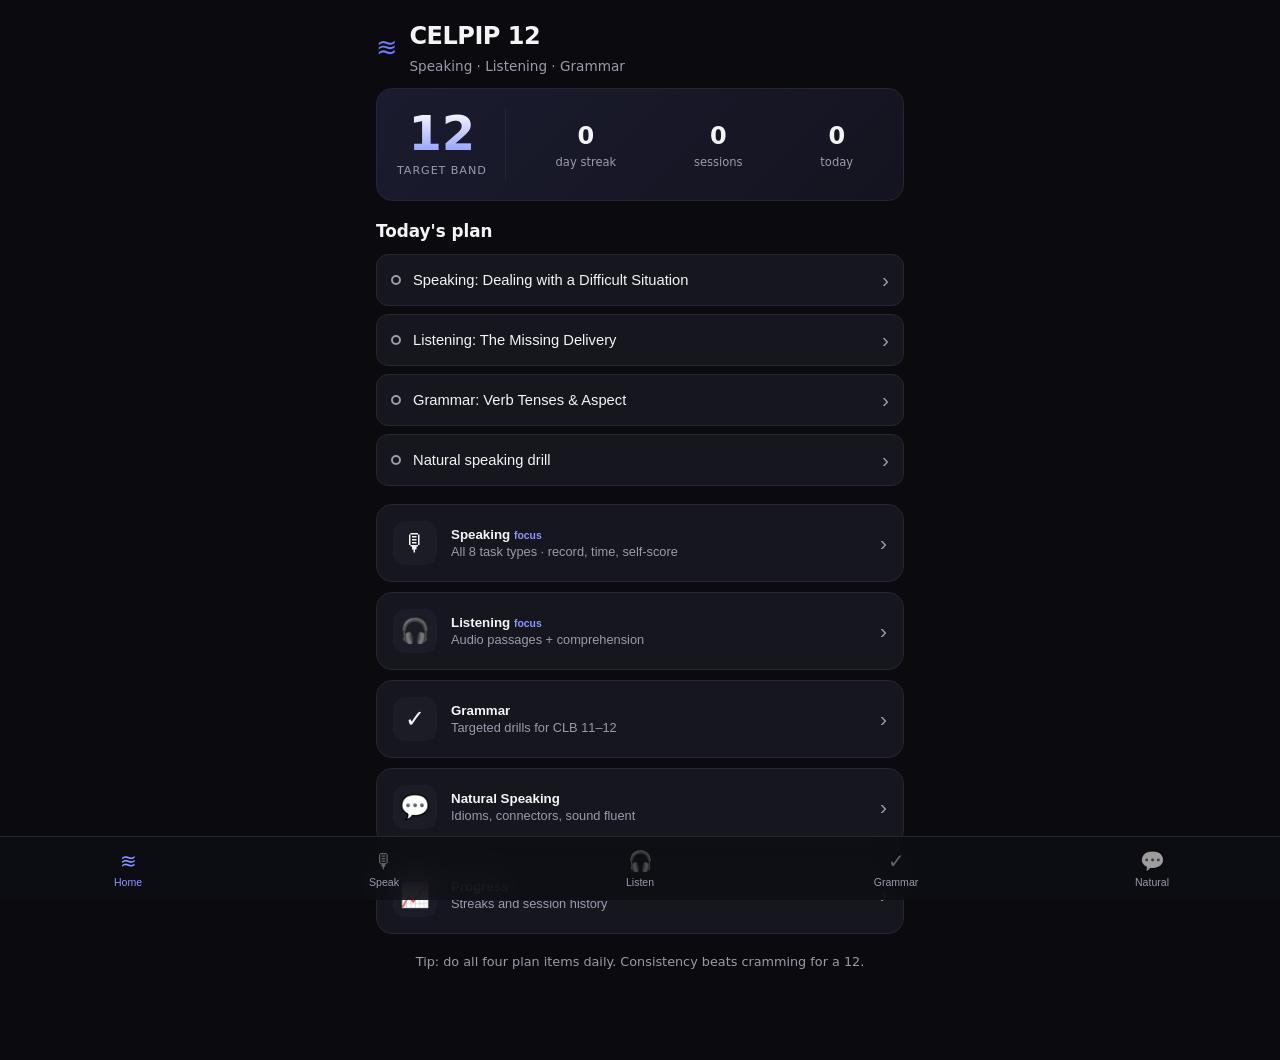
==== standalone.html @ dd0a6533 "Add single-file standalone build for zero-config CDN hosting" ====
<!DOCTYPE html>
<html lang="en">
<head>
  <meta charset="UTF-8" />
  <meta name="viewport" content="width=device-width, initial-scale=1, viewport-fit=cover, maximum-scale=1, user-scalable=no" />
  <title>CELPIP 12 — Speaking & Listening Prep</title>
  <meta name="description" content="Minimalist CELPIP prep app focused on Speaking, Listening, Grammar, and Natural Speaking. Target: 12." />
  <meta name="theme-color" content="#0b0b0f" />
  <meta name="apple-mobile-web-app-capable" content="yes" />
  <meta name="mobile-web-app-capable" content="yes" />
  <meta name="apple-mobile-web-app-status-bar-style" content="black-translucent" />
  <meta name="apple-mobile-web-app-title" content="CELPIP 12" />
  <link rel="apple-touch-icon" href="./icons/apple-touch-icon.png" />
  <link rel="icon" href="./icons/icon-192.png" />
  <style>
:root{
  --bg:#0b0b0f; --bg2:#121218; --card:#16161e; --card2:#1c1c26;
  --line:#262633; --txt:#f4f4f6; --mut:#9a9aab; --accent:#6c7bff;
  --accent2:#8b97ff; --good:#34d399; --bad:#f87171; --warn:#fbbf24;
  --r:16px; --tab-h:64px;
}
*{box-sizing:border-box;margin:0;padding:0;-webkit-tap-highlight-color:transparent}
html,body{height:100%}
body{
  background:var(--bg); color:var(--txt);
  font-family:-apple-system,BlinkMacSystemFont,"SF Pro Text","Segoe UI",Roboto,system-ui,sans-serif;
  font-size:16px; line-height:1.5; -webkit-font-smoothing:antialiased;
  overscroll-behavior-y:none;
}
#app{
  max-width:560px; margin:0 auto;
  padding:0 16px calc(var(--tab-h) + env(safe-area-inset-bottom,0) + 24px);
  padding-top:env(safe-area-inset-top,0);
}
.view{animation:fade .25s ease}
@keyframes fade{from{opacity:0;transform:translateY(6px)}to{opacity:1;transform:none}}

/* header */
.hd{display:flex;align-items:center;gap:12px;padding:18px 0 12px;position:sticky;top:0;background:linear-gradient(var(--bg) 70%,transparent);z-index:5}
.hd h1{font-size:1.5rem;font-weight:700;letter-spacing:-.02em}
.hd-txt p{color:var(--mut);font-size:.85rem;margin-top:2px}
.logo{font-size:1.6rem;color:var(--accent)}
.back{background:var(--card);border:1px solid var(--line);color:var(--txt);width:38px;height:38px;border-radius:50%;font-size:1.5rem;line-height:1;cursor:pointer;flex:none}

/* hero */
.hero{background:linear-gradient(135deg,#1a1b2e,#141420);border:1px solid var(--line);border-radius:var(--r);padding:20px;display:flex;align-items:center;gap:20px;margin-bottom:18px}
.hero.compact{padding:16px}
.hero-target{display:flex;flex-direction:column;align-items:center;padding-right:18px;border-right:1px solid var(--line)}
.t-num{font-size:3rem;font-weight:800;line-height:1;background:linear-gradient(180deg,#fff,var(--accent2));-webkit-background-clip:text;background-clip:text;-webkit-text-fill-color:transparent}
.t-lab{font-size:.7rem;color:var(--mut);text-transform:uppercase;letter-spacing:.08em;margin-top:6px}
.hero-stats{display:flex;gap:18px;flex:1;justify-content:space-around}
.hero-stats.wide{justify-content:space-between;width:100%}
.hero-stats div{display:flex;flex-direction:column;align-items:center}
.hero-stats b{font-size:1.5rem;font-weight:700}
.hero-stats span{font-size:.72rem;color:var(--mut)}

/* section titles */
section{margin-bottom:18px}
h2{font-size:1.05rem;font-weight:600;margin-bottom:10px}
h3{font-size:1rem;font-weight:600;margin-bottom:8px}
em{font-style:normal;color:var(--accent2);font-size:.78em;font-weight:600}

/* plan */
.plan-list{display:flex;flex-direction:column;gap:8px}
.plan-item{display:flex;align-items:center;gap:12px;background:var(--card);border:1px solid var(--line);border-radius:12px;padding:13px 14px;color:var(--txt);font-size:.92rem;cursor:pointer;text-align:left}
.pi-dot{width:10px;height:10px;border-radius:50%;border:2px solid var(--mut);flex:none}
.pi-dot.on{background:var(--good);border-color:var(--good)}
.pi-txt{flex:1}
.pi-go,.row-go,.mc-go{color:var(--mut);font-size:1.3rem}

/* module cards */
.modules{display:flex;flex-direction:column;gap:10px}
.mcard{display:flex;align-items:center;gap:14px;background:var(--card);border:1px solid var(--line);border-radius:var(--r);padding:16px;cursor:pointer;color:var(--txt);text-align:left;transition:transform .1s,border-color .2s}
.mcard:active{transform:scale(.98);border-color:var(--accent)}
.mc-ic{font-size:1.5rem;width:44px;height:44px;display:grid;place-items:center;background:var(--card2);border-radius:12px;flex:none}
.mc-body{flex:1;display:flex;flex-direction:column;gap:2px}
.mc-title{font-weight:600}
.mc-desc{font-size:.8rem;color:var(--mut)}

/* rows / lists */
.list{display:flex;flex-direction:column;gap:8px}
.row{display:flex;align-items:center;gap:14px;background:var(--card);border:1px solid var(--line);border-radius:12px;padding:14px;cursor:pointer;color:var(--txt);text-align:left;transition:border-color .2s}
.row:active{border-color:var(--accent)}
.row-n{width:32px;height:32px;border-radius:9px;background:var(--card2);display:grid;place-items:center;font-weight:700;color:var(--accent2);flex:none}
.row-ic{font-size:1.3rem;width:32px;text-align:center;flex:none}
.row-body{flex:1;display:flex;flex-direction:column}
.row-body small{color:var(--mut);font-size:.78rem}

/* cards */
.card{background:var(--card);border:1px solid var(--line);border-radius:var(--r);padding:16px;margin-bottom:14px}
.card.center{text-align:center}
.pill{display:inline-block;background:var(--accent);color:#fff;font-size:.7rem;font-weight:600;padding:3px 10px;border-radius:20px;text-transform:uppercase;letter-spacing:.05em;margin-bottom:10px}
.prompt{font-size:1.15rem;line-height:1.45;font-weight:500}
.note{color:var(--mut);font-size:.85rem;margin-bottom:10px}

/* buttons */
.primary{background:var(--accent);color:#fff;border:none;border-radius:12px;padding:14px 20px;font-size:1rem;font-weight:600;cursor:pointer;width:100%;transition:transform .1s,opacity .2s}
.primary:active{transform:scale(.98)}
.primary:disabled{opacity:.5}
.primary.big{font-size:1.1rem;padding:16px}
.ghost{background:transparent;border:1px solid var(--line);color:var(--txt);border-radius:12px;padding:12px 18px;font-size:.92rem;cursor:pointer;width:100%}
.ghost.sm{width:auto;padding:7px 14px;font-size:.82rem;margin-top:10px}
.rec{background:var(--card2);border:1px solid var(--line);color:var(--txt);border-radius:12px;padding:14px 20px;font-weight:600;cursor:pointer;flex:1}
.rec.live{background:var(--bad);border-color:var(--bad);color:#fff;animation:pulse 1.2s infinite}
@keyframes pulse{50%{opacity:.6}}

/* speaking timer */
.timer-wrap{background:var(--card);border:1px solid var(--line);border-radius:var(--r);padding:20px;text-align:center;margin-bottom:14px}
.timer{font-size:3.4rem;font-weight:800;line-height:1;font-variant-numeric:tabular-nums;display:inline-flex;flex-direction:column;align-items:center}
.timer small{font-size:.7rem;color:var(--mut);font-weight:500;text-transform:uppercase;letter-spacing:.1em;margin-top:4px}
.timer.warn{color:var(--warn)}
.timer.ready{color:var(--good)}
.rec-row{display:flex;gap:10px;margin:16px 0 8px}
.phase{font-size:.85rem;color:var(--mut);min-height:1.2em}
#player{width:100%;margin-top:12px;border-radius:10px}

/* framework / chips */
.frame{padding-left:18px;display:flex;flex-direction:column;gap:8px;font-size:.92rem}
.frame li{padding-left:4px}
.chips{display:flex;flex-wrap:wrap;gap:8px}
.chip{background:var(--card2);border:1px solid var(--line);color:var(--txt);border-radius:20px;padding:8px 12px;font-size:.82rem;cursor:pointer}
.chip:active{border-color:var(--accent)}
.chip.mini{padding:4px 8px}

/* rubric */
.rub-row{display:flex;align-items:center;gap:10px;padding:10px 0;border-bottom:1px solid var(--line)}
.rub-row:last-of-type{border-bottom:none}
.rub-lab{flex:1}
.rub-lab small{display:block;color:var(--mut);font-size:.72rem}
.rub-stars{display:flex;gap:2px}
.rub-stars button{background:none;border:none;color:var(--line);font-size:1.4rem;cursor:pointer;padding:0 1px}
.rub-stars button.on{color:var(--warn)}

/* questions */
.qh{margin:6px 0 12px}
.qtext{font-weight:600;margin-bottom:12px}
.opts{display:flex;flex-direction:column;gap:8px}
.opt{text-align:left;background:var(--card2);border:1px solid var(--line);color:var(--txt);border-radius:11px;padding:13px 14px;font-size:.92rem;cursor:pointer;transition:border-color .15s}
.opt:active{border-color:var(--accent)}
.opt.right{background:rgba(52,211,153,.15);border-color:var(--good);color:#d1fae5}
.opt.wrong{background:rgba(248,113,113,.13);border-color:var(--bad);color:#fecaca}
.why,.why2{margin-top:10px;font-size:.85rem;color:var(--accent2);background:var(--card2);border-radius:10px;padding:10px 12px;line-height:1.45}

/* transcript */
.transcript summary{cursor:pointer;font-weight:600;color:var(--accent2);list-style:none}
.transcript summary::-webkit-details-marker{display:none}
.tr{margin-top:12px;display:flex;flex-direction:column;gap:8px;font-size:.88rem;color:var(--mut)}
.tr b{color:var(--txt)}

/* natural */
.drill .stiff{font-size:1.05rem;color:var(--mut);font-style:italic;margin:6px 0 14px}
.natural{font-size:1.15rem;font-weight:600;margin-bottom:8px;color:var(--good)}
.nlist{display:flex;flex-direction:column;gap:10px}
.nitem{background:var(--card2);border-radius:11px;padding:11px 13px}
.ni-top{display:flex;align-items:center;justify-content:space-between;gap:8px}
.nitem small{display:block;color:var(--mut);font-size:.8rem;margin-top:3px}

/* progress */
.heat{display:flex;gap:5px;flex-wrap:wrap}
.cell{width:18px;height:18px;border-radius:5px;background:var(--card2)}
.cell.lvl1{background:#2a3170}.cell.lvl2{background:#4453c2}.cell.lvl3{background:#6c7bff}.cell.lvl4{background:#9aa6ff}
.hist-row{display:flex;align-items:center;gap:10px;padding:9px 0;border-bottom:1px solid var(--line);font-size:.9rem}
.hist-row:last-child{border-bottom:none}
.hist-row span{flex:1}
.hist-row small{color:var(--mut);font-size:.74rem}

.tip{color:var(--mut);font-size:.8rem;text-align:center;margin-top:8px;line-height:1.5}

/* tab bar */
.tabs{position:fixed;bottom:0;left:0;right:0;height:calc(var(--tab-h) + env(safe-area-inset-bottom,0));padding-bottom:env(safe-area-inset-bottom,0);background:rgba(14,14,20,.85);backdrop-filter:blur(18px);-webkit-backdrop-filter:blur(18px);border-top:1px solid var(--line);display:flex;z-index:20}
.tabs button{flex:1;background:none;border:none;color:var(--mut);display:flex;flex-direction:column;align-items:center;justify-content:center;gap:3px;cursor:pointer;font-size:0}
.tabs button span{font-size:1.25rem;filter:grayscale(1) opacity(.6)}
.tabs button small{font-size:.66rem}
.tabs button.on{color:var(--accent2)}
.tabs button.on span{filter:none}

/* toast */
#toast{position:fixed;left:50%;bottom:calc(var(--tab-h) + env(safe-area-inset-bottom,0) + 16px);transform:translateX(-50%) translateY(20px);background:var(--accent);color:#fff;padding:12px 20px;border-radius:30px;font-size:.9rem;font-weight:600;opacity:0;pointer-events:none;transition:.3s;z-index:50;box-shadow:0 8px 30px rgba(108,123,255,.4)}
#toast.show{opacity:1;transform:translateX(-50%) translateY(0)}

  </style>
</head>
<body>
  <main id="app"></main>
  <script>
/* ---- inlined data ---- */
// CELPIP Speaking — 8 official task types, tuned for a CLB 12 target.
// Each task has prep/response timing matching the real test, multiple prompts,
// a model-answer framework, high-band "power phrases", and a self-assessment rubric.

const SPEAKING_TASKS = [
  {
    id: 1,
    title: "Giving Advice",
    prep: 30,
    response: 90,
    blurb: "Advise a person about a situation. Be clear, structured, and supportive.",
    prompts: [
      "Your friend has been offered a job in another city but is unsure about moving. Give them advice.",
      "A coworker keeps missing deadlines and is stressed. Advise them on how to manage their workload.",
      "Your cousin wants to buy their first car but has a limited budget. Give them advice.",
      "A friend wants to learn English faster for an exam. Advise them on the best approach."
    ],
    framework: [
      "Acknowledge the situation (1 sentence): 'I can see why you'd feel torn about this.'",
      "Give 2–3 concrete recommendations, each with a reason.",
      "Add a 'what I would do' personal angle to sound natural.",
      "Close with encouragement: 'Whatever you decide, I'm sure it'll work out.'"
    ],
    power: [
      "If I were in your shoes, I'd…",
      "The way I see it, you've got two solid options.",
      "What's worked for me in the past is…",
      "It might be worth weighing up the pros and cons.",
      "At the end of the day, it's your call, but…"
    ]
  },
  {
    id: 2,
    title: "Talking about a Personal Experience",
    prep: 30,
    response: 60,
    blurb: "Tell a short story from your own life. Use vivid past-tense narration.",
    prompts: [
      "Describe a time you helped a stranger.",
      "Talk about a memorable trip you took.",
      "Describe a time you overcame a difficult challenge.",
      "Talk about an accomplishment you're proud of."
    ],
    framework: [
      "Set the scene: when, where, who (1 sentence).",
      "Build the story with sequencing words (first, then, suddenly).",
      "Add one emotional beat: how you felt in the moment.",
      "End with the outcome and what it meant to you."
    ],
    power: [
      "This happened a couple of years back, when…",
      "Out of nowhere, …",
      "To be honest, I was a little nervous at first.",
      "Looking back on it, …",
      "It's a memory that's really stuck with me."
    ]
  },
  {
    id: 3,
    title: "Describing a Scene",
    prep: 30,
    response: 60,
    blurb: "Describe a picture in detail. Cover people, place, actions, and atmosphere.",
    prompts: [
      "Describe a busy farmers' market on a sunny morning.",
      "Describe a family having a picnic in a park.",
      "Describe a crowded train station at rush hour.",
      "Describe a group of friends celebrating at a restaurant."
    ],
    framework: [
      "Overview first: 'This looks like a…'",
      "Foreground → background, or left → right, systematically.",
      "Use present continuous: 'A man is…', 'Some children are…'",
      "Add inferred details: weather, mood, what just/likely happened."
    ],
    power: [
      "In the foreground, …",
      "Off to the left/right, you can see…",
      "It looks as though…",
      "Judging by their expressions, they seem…",
      "In the background, there's…"
    ]
  },
  {
    id: 4,
    title: "Making Predictions",
    prep: 30,
    response: 60,
    blurb: "Predict what will happen next in a scene. Use future forms with reasons.",
    prompts: [
      "Predict what will happen next: dark clouds gather over an outdoor wedding.",
      "Predict what will happen next: a child reaches for a glass near the table edge.",
      "Predict what will happen next: two cyclists approach a sharp, wet corner.",
      "Predict what will happen next: a chef carries a tall stack of plates."
    ],
    framework: [
      "Describe the setup briefly (1 sentence).",
      "Make 2–3 predictions, each with a 'because' justification.",
      "Vary your future forms: will / going to / likely to / about to.",
      "End with the most probable outcome."
    ],
    power: [
      "It looks like they're about to…",
      "Chances are, …",
      "I'd say it's very likely that…",
      "If that happens, then…",
      "In all probability, …"
    ]
  },
  {
    id: 5,
    title: "Comparing and Persuading",
    prep: 60,
    response: 60,
    blurb: "Choose between two options for someone and persuade them of your choice.",
    prompts: [
      "Persuade a relative to choose either a beach holiday or a city holiday.",
      "Recommend either a laptop or a tablet for a student and persuade them.",
      "Persuade a friend to choose either a gym membership or home workouts.",
      "Recommend either a house in the suburbs or an apartment downtown."
    ],
    framework: [
      "State your recommendation clearly and confidently up front.",
      "Give 2 strong reasons tailored to the person's needs.",
      "Briefly acknowledge the other option, then dismiss it politely.",
      "Close with a confident call to action."
    ],
    power: [
      "Honestly, I'd go with… and here's why.",
      "Given what you're after, this is the better fit.",
      "Sure, the other one has its perks, but…",
      "Trust me on this one — you won't regret it.",
      "All things considered, this is the smarter choice."
    ]
  },
  {
    id: 6,
    title: "Dealing with a Difficult Situation",
    prep: 60,
    response: 60,
    blurb: "Navigate an awkward situation. Pick an approach and explain it tactfully.",
    prompts: [
      "Your friend lent you a jacket and you damaged it. Explain the situation to them.",
      "You double-booked plans with two friends on the same night. Resolve it.",
      "A neighbour's loud parties keep you awake. Address it with them.",
      "You received the wrong order at a restaurant. Speak to the server."
    ],
    framework: [
      "Choose ONE clear approach and commit to it.",
      "Open diplomatically — soften before the issue.",
      "State the problem and your proposed solution.",
      "End on a cooperative, face-saving note."
    ],
    power: [
      "I hope you don't mind me bringing this up, but…",
      "I feel terrible about this — let me make it right.",
      "Would it be possible to…?",
      "I completely understand, and here's what I can do.",
      "Let's find a way that works for both of us."
    ]
  },
  {
    id: 7,
    title: "Expressing Opinions",
    prep: 30,
    response: 90,
    blurb: "Give and defend your opinion on a statement. Take a firm, reasoned stance.",
    prompts: [
      "Some people think social media does more harm than good. Do you agree?",
      "Should public transit be free for everyone? Give your opinion.",
      "Is it better to work for a big company or a small one? Why?",
      "Should students be required to learn a second language? Why or why not?"
    ],
    framework: [
      "State your position unambiguously in the first sentence.",
      "Give 2 reasons, each developed with an example.",
      "Address a counterpoint, then rebut it.",
      "Restate your position with a memorable closing line."
    ],
    power: [
      "I firmly believe that…",
      "There are a couple of reasons I feel this way.",
      "Take, for example, …",
      "Now, some might argue…, but I'd counter that…",
      "So all in all, I'm convinced that…"
    ]
  },
  {
    id: 8,
    title: "Describing an Unusual Situation",
    prep: 30,
    response: 60,
    blurb: "Describe something strange in a picture to someone who can't see it.",
    prompts: [
      "Describe an unusual object you saw: a chair shaped like a giant hand.",
      "Describe a strange sight: a dog wearing a full business suit.",
      "Describe an odd scene: a car completely covered in grass.",
      "Describe something unusual: a tree growing inside a living room."
    ],
    framework: [
      "Name the unusual thing and your reaction (1 sentence).",
      "Describe it precisely — size, colour, shape, position.",
      "Compare it to something familiar to aid understanding.",
      "Speculate about why it might be there."
    ],
    power: [
      "You won't believe what I'm looking at.",
      "It's roughly the size of…",
      "It kind of reminds me of…",
      "The strangest part is…",
      "I can only assume that…"
    ]
  }
];

const SPEAKING_RUBRIC = [
  { key: "content", label: "Content & coverage", hint: "Did you fully address the task and develop your ideas?" },
  { key: "vocab", label: "Vocabulary range", hint: "Precise, varied, idiomatic word choice (CLB 11–12)." },
  { key: "grammar", label: "Grammar accuracy", hint: "Complex structures used accurately and flexibly." },
  { key: "fluency", label: "Fluency & flow", hint: "Smooth pace, minimal hesitation, natural rhythm." },
  { key: "pron", label: "Pronunciation", hint: "Clear sounds, word stress, and sentence intonation." }
];


// CELPIP Listening practice. Passages are played via on-device Text-to-Speech
// (works on iOS Safari). Each item: a transcript (spoken), then comprehension
// questions with explanations. Covers the official listening part types.

const LISTENING_SETS = [
  {
    id: "ls1",
    part: "Part 1 — Problem Solving",
    title: "The Missing Delivery",
    voices: 2,
    lines: [
      { s: "Woman", t: "Hi, I'm calling about a package that was supposed to arrive on Tuesday. It's now Friday and I still haven't received it." },
      { s: "Man", t: "I'm sorry to hear that. Could you give me your tracking number so I can look into it?" },
      { s: "Woman", t: "Sure, it's BX-four-four-nine-two-zero-one." },
      { s: "Man", t: "Thank you. It looks like the driver attempted delivery on Tuesday but no one was home, so it was returned to our depot." },
      { s: "Woman", t: "That's strange — I was home all day Tuesday and no one knocked." },
      { s: "Man", t: "I understand your frustration. The simplest fix would be to reschedule for tomorrow morning, or you could pick it up from the depot today after three o'clock." },
      { s: "Woman", t: "I'd rather not drive across town. Let's reschedule for tomorrow, but please ask the driver to ring the doorbell this time." }
    ],
    questions: [
      { q: "Why was the package not delivered on Tuesday?",
        options: ["It was damaged in transit", "The address was wrong", "The driver said no one was home", "It was lost at the depot"],
        answer: 2,
        why: "The man says the driver 'attempted delivery but no one was home' — even though the woman disputes it." },
      { q: "What solution does the woman finally choose?",
        options: ["Pick up from the depot today", "Reschedule for tomorrow morning", "Cancel the order", "Have it sent to a neighbour"],
        answer: 1,
        why: "She rejects driving to the depot and says 'Let's reschedule for tomorrow.'" },
      { q: "What special request does she make?",
        options: ["A refund", "A discount on shipping", "That the driver ring the doorbell", "A morning phone call"],
        answer: 2,
        why: "She asks the driver to 'ring the doorbell this time.'" }
    ]
  },
  {
    id: "ls2",
    part: "Part 2 — Daily Life Conversation",
    title: "Weekend Plans",
    voices: 2,
    lines: [
      { s: "Man", t: "Hey, do you have anything going on this weekend?" },
      { s: "Woman", t: "Not much. I was thinking of finally trying that new hiking trail by the lake. Want to come?" },
      { s: "Man", t: "I'd love to, but the forecast says rain on Saturday. Maybe Sunday would be safer?" },
      { s: "Woman", t: "Good point. Sunday works for me. We could start early and grab brunch afterwards." },
      { s: "Man", t: "Perfect. I'll bring my camera — the views from the ridge are supposed to be incredible." },
      { s: "Woman", t: "Great. Let's meet at the trailhead around eight so we beat the crowds." }
    ],
    questions: [
      { q: "Why do they change the day of their plan?",
        options: ["The trail is closed Saturday", "Rain is forecast for Saturday", "The woman is busy Saturday", "The man has to work"],
        answer: 1, why: "The man notes 'the forecast says rain on Saturday.'" },
      { q: "What will they do after the hike?",
        options: ["Go to the gym", "Have brunch", "Visit a museum", "Go shopping"],
        answer: 1, why: "She suggests they 'grab brunch afterwards.'" },
      { q: "Why do they plan to start at eight?",
        options: ["To beat the crowds", "To catch the sunrise", "The trail closes early", "To avoid the heat"],
        answer: 0, why: "She says 'so we beat the crowds.'" }
    ]
  },
  {
    id: "ls3",
    part: "Part 4 — News Item",
    title: "City Library Expansion",
    voices: 1,
    lines: [
      { s: "Reporter", t: "The city council announced today that the downtown public library will undergo a major expansion beginning this autumn. The two-year project will add a dedicated children's wing, forty new study rooms, and a rooftop reading garden. Officials say the renovation responds to a thirty percent rise in library visits over the past three years, driven largely by demand for free workspace and community programs. During construction, core services will continue from a temporary location in the former post office on Main Street. The council expects the expanded library to open to the public in the spring of the year after next." }
    ],
    questions: [
      { q: "What is the main reason for the expansion?",
        options: ["A government grant required it", "A sharp rise in library visits", "The old building was unsafe", "A donation from a local business"],
        answer: 1, why: "The rise of thirty percent in visits is cited as the driver." },
      { q: "Where will services run during construction?",
        options: ["A nearby school", "The city hall", "The former post office", "Online only"],
        answer: 2, why: "Core services move 'to a temporary location in the former post office on Main Street.'" },
      { q: "Which feature is NOT mentioned?",
        options: ["A rooftop reading garden", "A children's wing", "A café", "New study rooms"],
        answer: 2, why: "A café is never mentioned; the others all are." }
    ]
  },
  {
    id: "ls4",
    part: "Part 6 — Viewpoints",
    title: "Remote Work Debate",
    voices: 1,
    lines: [
      { s: "Speaker", t: "When it comes to remote work, opinions remain sharply divided. Supporters argue that working from home boosts productivity by eliminating commutes and reducing office distractions. They also point to better work-life balance and access to a wider talent pool. Critics, however, contend that remote work weakens collaboration and makes it harder for junior employees to learn from mentors. Some managers worry about accountability, though studies increasingly suggest output, not hours, is what matters. My own view is that a hybrid model captures the best of both worlds: the focus of home and the spontaneous creativity of the office. The key is flexibility, not a one-size-fits-all mandate." }
    ],
    questions: [
      { q: "What benefit of remote work do supporters mention?",
        options: ["Higher salaries", "Eliminating commutes", "More office parties", "Shorter projects"],
        answer: 1, why: "Supporters cite 'eliminating commutes and reducing office distractions.'" },
      { q: "What concern do critics raise?",
        options: ["It costs companies more", "It weakens collaboration and mentoring", "It is illegal in some places", "It requires expensive equipment"],
        answer: 1, why: "Critics say it 'weakens collaboration and makes it harder for junior employees to learn from mentors.'" },
      { q: "What is the speaker's own position?",
        options: ["Fully remote is best", "Fully in-office is best", "A hybrid model is best", "Remote work should be banned"],
        answer: 2, why: "The speaker favours 'a hybrid model' and 'flexibility, not a one-size-fits-all mandate.'" }
    ]
  },
  {
    id: "ls5",
    part: "Part 3 — Information",
    title: "How Sleep Cycles Work",
    voices: 1,
    lines: [
      { s: "Speaker", t: "Each night, your brain moves through several sleep cycles, and each cycle lasts roughly ninety minutes. A cycle has two broad phases. First comes non-REM sleep, which includes the deep, slow-wave stage where your body repairs tissue and strengthens the immune system. Then comes REM sleep — rapid eye movement — when most vivid dreaming happens and the brain consolidates memories. Interestingly, REM periods grow longer toward morning, which is why you often wake from a dream. Experts recommend waking at the end of a cycle rather than the middle, because being roused from deep sleep is what leaves you groggy. This is why a shorter sleep that ends on a cycle boundary can sometimes feel more refreshing than a longer one cut off mid-cycle." }
    ],
    questions: [
      { q: "About how long is one sleep cycle?",
        options: ["30 minutes", "Ninety minutes", "Three hours", "Fifteen minutes"],
        answer: 1, why: "The speaker states each cycle 'lasts roughly ninety minutes.'" },
      { q: "What happens mainly during REM sleep?",
        options: ["Tissue repair", "Vivid dreaming and memory consolidation", "Slow-wave deep rest", "The immune system shuts down"],
        answer: 1, why: "REM is when 'most vivid dreaming happens and the brain consolidates memories.'" },
      { q: "Why might a shorter sleep feel more refreshing?",
        options: ["It avoids dreaming", "It ends on a cycle boundary instead of mid-cycle", "It includes more REM", "It skips deep sleep entirely"],
        answer: 1, why: "Waking at a cycle boundary avoids the grogginess of being roused from deep sleep." }
    ]
  }
];


// Grammar drills — advanced points that matter for a CLB 11–12 score.
// Each question gives instant feedback and an explanation that teaches the rule.

const GRAMMAR_SETS = [
  {
    id: "g1",
    title: "Verb Tenses & Aspect",
    questions: [
      { q: "By the time the meeting ended, we ___ for over three hours.",
        options: ["talked", "have talked", "had been talking", "are talking"],
        answer: 2,
        why: "Past perfect continuous (had been talking) shows an action ongoing up to a point in the past." },
      { q: "I ___ here since 2019, and I still love it.",
        options: ["work", "have been working", "had worked", "am working"],
        answer: 1,
        why: "Present perfect continuous links a past start ('since 2019') to the present." },
      { q: "This time next week, I ___ on a beach in Portugal.",
        options: ["will lie", "will be lying", "lie", "have lain"],
        answer: 1,
        why: "Future continuous (will be lying) describes an action in progress at a future moment." },
      { q: "She said she ___ the report by Friday.",
        options: ["will finish", "would finish", "finishes", "had finish"],
        answer: 1,
        why: "In reported speech, 'will' shifts back to 'would'." }
    ]
  },
  {
    id: "g2",
    title: "Conditionals",
    questions: [
      { q: "If I ___ about the traffic, I would have left earlier.",
        options: ["knew", "had known", "would know", "know"],
        answer: 1,
        why: "Third conditional: 'if + past perfect, would have + participle' for unreal past." },
      { q: "If you heat water to 100°C, it ___.",
        options: ["would boil", "boiled", "boils", "will have boiled"],
        answer: 2,
        why: "Zero conditional for general truths uses present + present." },
      { q: "Were I in charge, I ___ the policy immediately.",
        options: ["will change", "would change", "changed", "have changed"],
        answer: 1,
        why: "Inverted second conditional ('Were I…') pairs with 'would + base'." },
      { q: "If the package ___ today, please sign for it.",
        options: ["arrived", "arrives", "would arrive", "had arrived"],
        answer: 1,
        why: "First conditional with a request: 'if + present, imperative'." }
    ]
  },
  {
    id: "g3",
    title: "Articles & Determiners",
    questions: [
      { q: "She is ___ honest person and ___ best manager we've had.",
        options: ["a / the", "an / the", "an / a", "the / the"],
        answer: 1,
        why: "'Honest' starts with a vowel sound → 'an'; superlatives take 'the'." },
      { q: "I don't have ___ information about that.",
        options: ["many", "much", "a few", "several"],
        answer: 1,
        why: "'Information' is uncountable, so use 'much' (not 'many')." },
      { q: "___ of the two options is clearly better.",
        options: ["Either", "Both", "All", "None"],
        answer: 0,
        why: "'Either' selects one of two; it takes a singular verb." },
      { q: "There were ___ people at the event than expected.",
        options: ["less", "fewer", "lesser", "little"],
        answer: 1,
        why: "'Fewer' is used with countable nouns (people); 'less' with uncountable." }
    ]
  },
  {
    id: "g4",
    title: "Prepositions & Collocations",
    questions: [
      { q: "The decision was made ___ accordance ___ the new rules.",
        options: ["on / to", "in / with", "by / of", "at / for"],
        answer: 1,
        why: "Fixed phrase: 'in accordance with'." },
      { q: "She's responsible ___ training new staff.",
        options: ["of", "to", "for", "on"],
        answer: 2,
        why: "'Responsible for' (a task); 'responsible to' would mean answerable to a person." },
      { q: "We need to comply ___ the safety regulations.",
        options: ["to", "with", "for", "on"],
        answer: 1,
        why: "'Comply with' is the correct collocation." },
      { q: "I'm not very keen ___ spicy food.",
        options: ["on", "of", "with", "for"],
        answer: 0,
        why: "'Keen on' something is the standard collocation." }
    ]
  },
  {
    id: "g5",
    title: "Parallelism & Sentence Structure",
    questions: [
      { q: "Which sentence is grammatically parallel?",
        options: [
          "She likes hiking, to swim, and biking.",
          "She likes hiking, swimming, and biking.",
          "She likes to hike, swimming, and bikes.",
          "She likes hike, swim, and to bike."],
        answer: 1,
        why: "All three items should share the same form: '-ing, -ing, -ing'." },
      { q: "Choose the correctly punctuated sentence.",
        options: [
          "I finished the report, I sent it to my boss.",
          "I finished the report I sent it to my boss.",
          "I finished the report, and I sent it to my boss.",
          "I finished the report and, I sent it to my boss."],
        answer: 2,
        why: "Two independent clauses need a comma + coordinating conjunction (comma splice avoided)." },
      { q: "Which uses the modifier correctly?",
        options: [
          "Walking to work, the rain soaked my coat.",
          "Walking to work, I got soaked by the rain.",
          "The rain, walking to work, soaked me.",
          "Soaked the rain me walking to work."],
        answer: 1,
        why: "The subject after the introductory phrase must be the one doing the walking — 'I'. Avoids a dangling modifier." },
      { q: "Pick the most concise, formal version.",
        options: [
          "Due to the fact that it was late, we left.",
          "Because it was late, we left.",
          "On account of the lateness of the hour, we departed.",
          "It being late, so we left."],
        answer: 1,
        why: "'Because' is concise and correct; 'due to the fact that' is wordy padding to avoid." }
    ]
  }
];


// Natural Speaking — the phrasing, rhythm, and idiom that separate a CLB 9
// from a CLB 12. Cards to study + a "say it naturally" rephrasing drill.

const NATURAL_CARDS = [
  {
    id: "n1",
    title: "Connectors that sound effortless",
    note: "Use these to glue ideas together instead of stacking 'and… and… and'.",
    items: [
      { phrase: "That said, …", use: "Soften or pivot after a point. ‘It's pricey. That said, it lasts for years.’" },
      { phrase: "On top of that, …", use: "Add a stronger reason. ‘It's fast — and on top of that, it's cheap.’" },
      { phrase: "The thing is, …", use: "Introduce the real issue. ‘The thing is, I'd already made plans.’" },
      { phrase: "As far as I'm concerned, …", use: "Mark a strong opinion." },
      { phrase: "To be fair, …", use: "Concede a point before disagreeing." }
    ]
  },
  {
    id: "n2",
    title: "Everyday idioms (use sparingly, naturally)",
    note: "One or two well-placed idioms lift your band. Don't force them.",
    items: [
      { phrase: "a piece of cake", use: "very easy. ‘The interview was a piece of cake.’" },
      { phrase: "on the same page", use: "in agreement. ‘Let's make sure we're on the same page.’" },
      { phrase: "call it a day", use: "stop for now. ‘We're tired — let's call it a day.’" },
      { phrase: "a blessing in disguise", use: "a hidden positive. ‘Missing that flight was a blessing in disguise.’" },
      { phrase: "go the extra mile", use: "make extra effort. ‘She always goes the extra mile for clients.’" }
    ]
  },
  {
    id: "n3",
    title: "Smart fillers (buy time without 'um')",
    note: "Replace dead 'uhh' with phrases that sound thoughtful and fluent.",
    items: [
      { phrase: "Let me think for a second…", use: "Buys time gracefully." },
      { phrase: "That's a good question.", use: "Natural stall while you plan." },
      { phrase: "How do I put this…", use: "Signals you're choosing words carefully." },
      { phrase: "Off the top of my head, …", use: "Introduce a quick estimate or example." },
      { phrase: "Well, it depends, really.", use: "Open a nuanced answer." }
    ]
  },
  {
    id: "n4",
    title: "Sound less robotic: contractions & softeners",
    note: "High scorers contract and hedge naturally. Full forms sound stiff.",
    items: [
      { phrase: "I'd / I've / I'll / it's / they're", use: "Always contract in speaking." },
      { phrase: "kind of / sort of", use: "Soften: ‘It's kind of expensive.’" },
      { phrase: "a bit / a little", use: "Hedge: ‘I'm a bit unsure.’" },
      { phrase: "probably / I guess / I'd say", use: "Adds natural uncertainty." },
      { phrase: "you know what I mean?", use: "Light conversational checking — use once, not constantly." }
    ]
  },
  {
    id: "n5",
    title: "Pronunciation & intonation tips",
    note: "Tap a tip's example with the 🔊 button to hear it spoken.",
    items: [
      { phrase: "Stress content words, not function words.", use: "I REALLY WANT to GO to the BEACH.", speak: "I really want to go to the beach." },
      { phrase: "Rise then fall for statements.", use: "Pitch up on the key word, glide down at the end.", speak: "The view from the top was absolutely stunning." },
      { phrase: "Use linking between words.", use: "‘turn off’ → ‘tur-noff’; ‘an apple’ → ‘a-napple’.", speak: "Could you turn off the lights and grab an apple?" },
      { phrase: "Pause at commas — don't rush.", use: "Chunking makes you sound in control.", speak: "First, I'd weigh the options, and then, I'd decide." }
    ]
  }
];

// "Say it naturally" — rewrite a stiff sentence into fluent, high-band English.
const NATURAL_DRILLS = [
  { stiff: "It is my opinion that this is a very good idea.",
    natural: "Honestly, I think that's a great idea.",
    tip: "Drop 'It is my opinion that' — use 'I think' / 'Honestly'." },
  { stiff: "I am in agreement with your statement.",
    natural: "Yeah, I'm with you on that.",
    tip: "Contract and use everyday phrasing in speaking." },
  { stiff: "The reason is because I was very tired.",
    natural: "It's just that I was exhausted.",
    tip: "'The reason is because' is redundant; avoid it." },
  { stiff: "I will go to do the shopping later.",
    natural: "I'll pop out to do some shopping later.",
    tip: "Use 'I'll' and a phrasal verb to sound natural." },
  { stiff: "This situation is very difficult for me.",
    natural: "This is a bit of a tricky spot for me.",
    tip: "Idiomatic 'tricky spot' + softener 'a bit of'." },
  { stiff: "I do not know the answer at this moment.",
    natural: "I'm not sure off the top of my head.",
    tip: "Natural fillers beat stiff full forms." }
];


/* ---- inlined app ---- */

/* ---------- tiny helpers ---------- */
const $ = (sel, root = document) => root.querySelector(sel);
const el = (html) => { const t = document.createElement("template"); t.innerHTML = html.trim(); return t.content.firstElementChild; };
const app = $("#app");
const esc = (s) => String(s).replace(/[&<>"']/g, c => ({ "&":"&amp;","<":"&lt;",">":"&gt;",'"':"&quot;","'":"&#39;" }[c]));
const todayKey = () => new Date().toISOString().slice(0, 10);

/* ---------- persistent store ---------- */
const STORE_KEY = "celpip12.v1";
const store = {
  data: JSON.parse(localStorage.getItem(STORE_KEY) || "{}"),
  save() { localStorage.setItem(STORE_KEY, JSON.stringify(this.data)); },
  get(k, d) { return this.data[k] ?? d; },
  set(k, v) { this.data[k] = v; this.save(); },
};
function logActivity(kind) {
  const log = store.get("activity", {});
  const day = todayKey();
  log[day] = (log[day] || 0) + 1;
  store.set("activity", log);
  bumpStreak();
}
function bumpStreak() {
  const last = store.get("lastDay", null);
  const day = todayKey();
  if (last === day) return;
  let streak = store.get("streak", 0);
  const yesterday = new Date(Date.now() - 864e5).toISOString().slice(0, 10);
  streak = last === yesterday ? streak + 1 : 1;
  store.set("streak", streak);
  store.set("lastDay", day);
}
function addPoints(kind, n) {
  const stats = store.get("stats", {});
  stats[kind] = (stats[kind] || 0) + n;
  store.set("stats", stats);
}

/* ---------- speech (TTS) ---------- */
const TTS = {
  voices: [],
  init() {
    if (!("speechSynthesis" in window)) return;
    const load = () => { this.voices = speechSynthesis.getVoices(); };
    load();
    speechSynthesis.onvoiceschanged = load;
  },
  pick(name) {
    const en = this.voices.filter(v => /en[-_]/i.test(v.lang));
    if (name === "Woman") return en.find(v => /female|samantha|victoria|karen|moira|tessa|zira/i.test(v.name)) || en[0];
    if (name === "Man") return en.find(v => /male|daniel|alex|fred|aaron|arthur/i.test(v.name)) || en[1] || en[0];
    return en[0];
  },
  speak(text, who, { rate = 0.98 } = {}) {
    return new Promise((resolve) => {
      if (!("speechSynthesis" in window)) { resolve(); return; }
      const u = new SpeechSynthesisUtterance(text);
      const v = this.pick(who);
      if (v) u.voice = v;
      u.lang = (v && v.lang) || "en-US";
      u.rate = rate; u.pitch = who === "Man" ? 0.95 : 1.05;
      u.onend = resolve; u.onerror = resolve;
      speechSynthesis.speak(u);
    });
  },
  stop() { if ("speechSynthesis" in window) speechSynthesis.cancel(); },
};

/* ---------- router ---------- */
const routes = {
  "": renderHome,
  "speaking": renderSpeakingList,
  "speaking-task": renderSpeakingTask,
  "listening": renderListeningList,
  "listening-set": renderListeningSet,
  "grammar": renderGrammarList,
  "grammar-set": renderGrammarSet,
  "natural": renderNatural,
  "progress": renderProgress,
};
function go(hash) { location.hash = hash; }
function router() {
  TTS.stop();
  const raw = location.hash.replace(/^#\/?/, "");
  const [name, arg] = raw.split("/");
  const fn = routes[name || ""] || renderHome;
  app.innerHTML = "";
  app.scrollTop = 0;
  window.scrollTo(0, 0);
  fn(arg);
  highlightTab(name || "");
}
window.addEventListener("hashchange", router);

/* ---------- shared UI ---------- */
function header(title, sub, back) {
  return `
  <header class="hd">
    ${back ? `<button class="back" onclick="history.back()" aria-label="Back">‹</button>` : `<span class="logo">≋</span>`}
    <div class="hd-txt"><h1>${esc(title)}</h1>${sub ? `<p>${esc(sub)}</p>` : ""}</div>
  </header>`;
}
function moduleCard(icon, title, desc, hash, tag) {
  return `<button class="mcard" onclick="location.hash='${hash}'">
    <span class="mc-ic">${icon}</span>
    <span class="mc-body"><span class="mc-title">${esc(title)} ${tag ? `<em>${esc(tag)}</em>` : ""}</span>
    <span class="mc-desc">${esc(desc)}</span></span>
    <span class="mc-go">›</span>
  </button>`;
}

/* ---------- HOME ---------- */
function renderHome() {
  const streak = store.get("streak", 0);
  const stats = store.get("stats", {});
  const done = (stats.speaking || 0) + (stats.listening || 0) + (stats.grammar || 0) + (stats.natural || 0);
  const log = store.get("activity", {});
  const todayCount = log[todayKey()] || 0;
  const plan = dailyPlan();

  const v = el(`<div class="view">
    ${header("CELPIP 12", "Speaking · Listening · Grammar")}
    <section class="hero">
      <div class="hero-target"><span class="t-num">12</span><span class="t-lab">target band</span></div>
      <div class="hero-stats">
        <div><b>${streak}</b><span>day streak</span></div>
        <div><b>${done}</b><span>sessions</span></div>
        <div><b>${todayCount}</b><span>today</span></div>
      </div>
    </section>

    <section class="plan">
      <h2>Today's plan</h2>
      <div class="plan-list">
        ${plan.map(p => `<button class="plan-item" onclick="location.hash='${p.hash}'">
          <span class="pi-dot ${todayCount > p.order ? "on" : ""}"></span>
          <span class="pi-txt">${esc(p.label)}</span><span class="pi-go">›</span></button>`).join("")}
      </div>
    </section>

    <section class="modules">
      ${moduleCard("🎙", "Speaking", "All 8 task types · record, time, self-score", "#/speaking", "focus")}
      ${moduleCard("🎧", "Listening", "Audio passages + comprehension", "#/listening", "focus")}
      ${moduleCard("✓", "Grammar", "Targeted drills for CLB 11–12", "#/grammar")}
      ${moduleCard("💬", "Natural Speaking", "Idioms, connectors, sound fluent", "#/natural")}
      ${moduleCard("📈", "Progress", "Streaks and session history", "#/progress")}
    </section>
    <p class="tip">Tip: do all four plan items daily. Consistency beats cramming for a 12.</p>
  </div>`);
  app.append(v);
}
function dailyPlan() {
  // rotate a speaking task & listening set by day so it feels fresh
  const d = new Date().getDate();
  const st = SPEAKING_TASKS[d % SPEAKING_TASKS.length];
  const ls = LISTENING_SETS[d % LISTENING_SETS.length];
  const gs = GRAMMAR_SETS[d % GRAMMAR_SETS.length];
  return [
    { order: 0, label: `Speaking: ${st.title}`, hash: `#/speaking-task/${st.id}` },
    { order: 1, label: `Listening: ${ls.title}`, hash: `#/listening-set/${ls.id}` },
    { order: 2, label: `Grammar: ${gs.title}`, hash: `#/grammar-set/${gs.id}` },
    { order: 3, label: `Natural speaking drill`, hash: `#/natural` },
  ];
}

/* ---------- SPEAKING ---------- */
function renderSpeakingList() {
  const v = el(`<div class="view">
    ${header("Speaking", "8 official task types", true)}
    <div class="list">
      ${SPEAKING_TASKS.map(t => `<button class="row" onclick="location.hash='#/speaking-task/${t.id}'">
        <span class="row-n">${t.id}</span>
        <span class="row-body"><b>${esc(t.title)}</b><small>${t.prep}s prep · ${t.response}s speak</small></span>
        <span class="row-go">›</span></button>`).join("")}
    </div>
  </div>`);
  app.append(v);
}

function renderSpeakingTask(arg) {
  app.innerHTML = ""; TTS.stop();
  const task = SPEAKING_TASKS.find(t => String(t.id) === String(arg)) || SPEAKING_TASKS[0];
  const prompt = task.prompts[Math.floor(Math.random() * task.prompts.length)];
  const v = el(`<div class="view">
    ${header(task.title, `Task ${task.id} · ${task.prep}s prep · ${task.response}s speak`, true)}
    <section class="card">
      <span class="pill">Prompt</span>
      <p class="prompt">${esc(prompt)}</p>
      <button class="ghost sm" id="newPrompt">↻ New prompt</button>
    </section>

    <section class="timer-wrap">
      <div class="timer" id="timer">${task.prep}<small>prep</small></div>
      <div class="rec-row">
        <button class="primary" id="startBtn">Start prep</button>
        <button class="rec" id="recBtn" disabled>● Record</button>
      </div>
      <audio id="player" controls hidden></audio>
      <p class="phase" id="phase">Read the prompt, then start your 30-second prep.</p>
    </section>

    <section class="card">
      <h3>Answer framework</h3>
      <ol class="frame">${task.framework.map(f => `<li>${esc(f)}</li>`).join("")}</ol>
    </section>
    <section class="card">
      <h3>Power phrases <em>(CLB 12)</em></h3>
      <div class="chips">${task.power.map(p => `<button class="chip" data-say="${esc(p)}">${esc(p)} 🔊</button>`).join("")}</div>
    </section>

    <section class="card rubric" id="rubric" hidden>
      <h3>Score your own answer</h3>
      ${SPEAKING_RUBRIC.map(r => `<div class="rub-row">
        <div class="rub-lab"><b>${esc(r.label)}</b><small>${esc(r.hint)}</small></div>
        <div class="rub-stars" data-key="${r.key}">${[1,2,3,4,5].map(n => `<button data-n="${n}">★</button>`).join("")}</div>
      </div>`).join("")}
      <button class="primary" id="saveScore">Save session</button>
    </section>
  </div>`);
  app.append(v);

  // chips speak
  v.querySelectorAll("[data-say]").forEach(b => b.addEventListener("click", () => TTS.speak(b.dataset.say, "Woman")));
  $("#newPrompt", v).addEventListener("click", () => renderSpeakingTask(arg));

  // rubric scoring
  const scores = {};
  v.querySelectorAll(".rub-stars").forEach(group => {
    group.querySelectorAll("button").forEach(btn => btn.addEventListener("click", () => {
      const n = +btn.dataset.n; scores[group.dataset.key] = n;
      group.querySelectorAll("button").forEach(b => b.classList.toggle("on", +b.dataset.n <= n));
    }));
  });
  $("#saveScore", v).addEventListener("click", () => {
    logActivity("speaking"); addPoints("speaking", 1);
    const hist = store.get("speakHist", []);
    hist.unshift({ day: todayKey(), task: task.title, scores });
    store.set("speakHist", hist.slice(0, 50));
    toast("Session saved 💪");
    go("#/speaking");
  });

  // timer + recorder
  setupSpeakingFlow(task, v);
}

function setupSpeakingFlow(task, root) {
  const timerEl = $("#timer", root), phaseEl = $("#phase", root);
  const startBtn = $("#startBtn", root), recBtn = $("#recBtn", root);
  const player = $("#player", root), rubric = $("#rubric", root);
  let interval, mediaRecorder, chunks = [], stream;

  function countdown(seconds, label, onDone) {
    clearInterval(interval);
    let t = seconds;
    timerEl.innerHTML = `${t}<small>${label}</small>`;
    interval = setInterval(() => {
      t--;
      timerEl.innerHTML = `${Math.max(t,0)}<small>${label}</small>`;
      timerEl.classList.toggle("warn", t <= 5);
      if (t <= 0) { clearInterval(interval); onDone(); }
    }, 1000);
  }

  startBtn.addEventListener("click", () => {
    startBtn.disabled = true;
    phaseEl.textContent = "Prep time — plan your structure.";
    countdown(task.prep, "prep", () => {
      phaseEl.textContent = "Go! Tap Record and speak now.";
      recBtn.disabled = false;
      timerEl.classList.add("ready");
      timerEl.innerHTML = `${task.response}<small>speak</small>`;
      navigator.vibrate && navigator.vibrate(120);
    });
  });

  recBtn.addEventListener("click", async () => {
    if (mediaRecorder && mediaRecorder.state === "recording") { stopRec(); return; }
    try {
      stream = await navigator.mediaDevices.getUserMedia({ audio: true });
    } catch (e) {
      phaseEl.textContent = "⚠️ Microphone blocked. Allow mic access in Safari settings to record.";
      rubric.hidden = false; return;
    }
    chunks = [];
    mediaRecorder = new MediaRecorder(stream);
    mediaRecorder.ondataavailable = e => e.data.size && chunks.push(e.data);
    mediaRecorder.onstop = () => {
      const blob = new Blob(chunks, { type: chunks[0]?.type || "audio/webm" });
      player.src = URL.createObjectURL(blob); player.hidden = false;
      stream.getTracks().forEach(t => t.stop());
      rubric.hidden = false;
      rubric.scrollIntoView({ behavior: "smooth", block: "start" });
    };
    mediaRecorder.start();
    recBtn.textContent = "■ Stop";
    recBtn.classList.add("live");
    phaseEl.textContent = "Recording… speak clearly and keep going.";
    countdown(task.response, "speak", () => stopRec());
  });

  function stopRec() {
    clearInterval(interval);
    if (mediaRecorder && mediaRecorder.state === "recording") mediaRecorder.stop();
    recBtn.textContent = "● Record"; recBtn.classList.remove("live"); recBtn.disabled = true;
    phaseEl.textContent = "Nice. Play it back, then score yourself honestly below.";
  }
}

/* ---------- LISTENING ---------- */
function renderListeningList() {
  const v = el(`<div class="view">
    ${header("Listening", "Plays on-device · tap to start", true)}
    <div class="list">
      ${LISTENING_SETS.map(s => `<button class="row" onclick="location.hash='#/listening-set/${s.id}'">
        <span class="row-ic">🎧</span>
        <span class="row-body"><b>${esc(s.title)}</b><small>${esc(s.part)}</small></span>
        <span class="row-go">›</span></button>`).join("")}
    </div>
    <p class="tip">Audio uses your device's built-in voices. Turn your volume up and silent mode off.</p>
  </div>`);
  app.append(v);
}

function renderListeningSet(arg) {
  const set = LISTENING_SETS.find(s => s.id === arg) || LISTENING_SETS[0];
  const v = el(`<div class="view">
    ${header(set.title, set.part, true)}
    <section class="card center">
      <button class="primary big" id="playBtn">▶ Play audio</button>
      <button class="ghost sm" id="stopBtn" hidden>■ Stop</button>
      <p class="phase" id="lphase">Listen carefully — you can replay once. Questions unlock after playback.</p>
    </section>
    <section id="qzone" hidden></section>
    <details class="card transcript"><summary>Show transcript</summary>
      <div class="tr">${set.lines.map(l => `<p><b>${esc(l.s)}:</b> ${esc(l.t)}</p>`).join("")}</div>
    </details>
  </div>`);
  app.append(v);

  const playBtn = $("#playBtn", v), stopBtn = $("#stopBtn", v), lphase = $("#lphase", v);
  let played = 0;

  async function play() {
    playBtn.disabled = true; stopBtn.hidden = false;
    lphase.textContent = "▶ Playing…";
    for (const line of set.lines) {
      await TTS.speak(line.t, set.voices === 1 ? "Woman" : line.s);
      if (!document.body.contains(v)) return;
    }
    played++;
    stopBtn.hidden = true; playBtn.disabled = false;
    playBtn.textContent = played >= 2 ? "▶ Replay (used)" : "▶ Replay (1 left)";
    if (played >= 2) playBtn.disabled = true;
    lphase.textContent = "Now answer the questions below.";
    showQuestions();
  }
  playBtn.addEventListener("click", play);
  stopBtn.addEventListener("click", () => { TTS.stop(); stopBtn.hidden = true; playBtn.disabled = false; });

  function showQuestions() {
    const qzone = $("#qzone", v);
    if (!qzone.hidden) return;
    qzone.hidden = false;
    qzone.innerHTML = `<h2 class="qh">Questions</h2>` + set.questions.map((q, qi) => `
      <div class="card q" data-qi="${qi}">
        <p class="qtext">${qi + 1}. ${esc(q.q)}</p>
        <div class="opts">${q.options.map((o, oi) =>
          `<button class="opt" data-oi="${oi}">${esc(o)}</button>`).join("")}</div>
        <p class="why" hidden></p>
      </div>`).join("") + `<button class="primary" id="finishL" hidden>See result</button>`;

    let answered = 0; let correct = 0;
    qzone.querySelectorAll(".q").forEach(card => {
      const qi = +card.dataset.qi; const q = set.questions[qi];
      card.querySelectorAll(".opt").forEach(btn => btn.addEventListener("click", () => {
        if (card.classList.contains("done")) return;
        card.classList.add("done");
        const oi = +btn.dataset.oi;
        card.querySelectorAll(".opt").forEach((b, i) => {
          if (i === q.answer) b.classList.add("right");
          else if (i === oi) b.classList.add("wrong");
          b.disabled = true;
        });
        const why = $(".why", card); why.hidden = false; why.textContent = "💡 " + q.why;
        if (oi === q.answer) correct++;
        answered++;
        if (answered === set.questions.length) {
          const fin = $("#finishL", qzone); fin.hidden = false;
          fin.onclick = () => {
            logActivity("listening"); addPoints("listening", 1);
            const pct = Math.round(correct / set.questions.length * 100);
            toast(`Listening: ${correct}/${set.questions.length} (${pct}%)`);
            go("#/listening");
          };
        }
      }));
    });
  }
}

/* ---------- GRAMMAR ---------- */
function renderGrammarList() {
  const v = el(`<div class="view">
    ${header("Grammar", "Targeted drills for a high band", true)}
    <div class="list">
      ${GRAMMAR_SETS.map(s => `<button class="row" onclick="location.hash='#/grammar-set/${s.id}'">
        <span class="row-ic">✓</span>
        <span class="row-body"><b>${esc(s.title)}</b><small>${s.questions.length} questions</small></span>
        <span class="row-go">›</span></button>`).join("")}
    </div>
  </div>`);
  app.append(v);
}
function renderGrammarSet(arg) {
  const set = GRAMMAR_SETS.find(s => s.id === arg) || GRAMMAR_SETS[0];
  const v = el(`<div class="view">
    ${header(set.title, "Tap an answer for instant feedback", true)}
    <div id="gzone">${set.questions.map((q, qi) => `
      <div class="card q" data-qi="${qi}">
        <p class="qtext">${qi + 1}. ${esc(q.q)}</p>
        <div class="opts">${q.options.map((o, oi) =>
          `<button class="opt" data-oi="${oi}">${esc(o)}</button>`).join("")}</div>
        <p class="why" hidden></p>
      </div>`).join("")}</div>
    <button class="primary" id="finishG" hidden>Finish set</button>
  </div>`);
  app.append(v);

  let answered = 0, correct = 0;
  v.querySelectorAll(".q").forEach(card => {
    const qi = +card.dataset.qi, q = set.questions[qi];
    card.querySelectorAll(".opt").forEach(btn => btn.addEventListener("click", () => {
      if (card.classList.contains("done")) return;
      card.classList.add("done");
      const oi = +btn.dataset.oi;
      card.querySelectorAll(".opt").forEach((b, i) => {
        if (i === q.answer) b.classList.add("right");
        else if (i === oi) b.classList.add("wrong");
        b.disabled = true;
      });
      const why = $(".why", card); why.hidden = false; why.textContent = "💡 " + q.why;
      if (oi === q.answer) correct++;
      if (++answered === set.questions.length) {
        const fin = $("#finishG", v); fin.hidden = false;
        fin.onclick = () => {
          logActivity("grammar"); addPoints("grammar", 1);
          toast(`Grammar: ${correct}/${set.questions.length} correct`);
          go("#/grammar");
        };
      }
    }));
  });
}

/* ---------- NATURAL SPEAKING ---------- */
function renderNatural() {
  app.innerHTML = ""; TTS.stop();
  const drill = NATURAL_DRILLS[Math.floor(Math.random() * NATURAL_DRILLS.length)];
  const v = el(`<div class="view">
    ${header("Natural Speaking", "Sound like a 12, not a textbook", true)}
    <section class="card drill">
      <span class="pill">Say it naturally</span>
      <p class="stiff">“${esc(drill.stiff)}”</p>
      <button class="primary" id="reveal">Reveal natural version</button>
      <div id="answer" hidden>
        <p class="natural">“${esc(drill.natural)}” <button class="chip" data-say="${esc(drill.natural)}">🔊</button></p>
        <p class="why2">💡 ${esc(drill.tip)}</p>
        <button class="ghost sm" id="nextDrill">↻ Another</button>
      </div>
    </section>
    ${NATURAL_CARDS.map(c => `<section class="card">
      <h3>${esc(c.title)}</h3>
      <p class="note">${esc(c.note)}</p>
      <div class="nlist">${c.items.map(it => `<div class="nitem">
        <div class="ni-top"><b>${esc(it.phrase)}</b>
          <button class="chip mini" data-say="${esc(it.speak || it.phrase)}">🔊</button></div>
        ${it.use ? `<small>${esc(it.use)}</small>` : ""}</div>`).join("")}</div>
    </section>`).join("")}
    <button class="primary" id="doneN">Mark practiced</button>
  </div>`);
  app.append(v);

  v.querySelectorAll("[data-say]").forEach(b => b.addEventListener("click", () => TTS.speak(b.dataset.say, "Woman")));
  $("#reveal", v).addEventListener("click", () => { $("#answer", v).hidden = false; $("#reveal", v).hidden = true; });
  const nd = $("#nextDrill", v); nd && nd.addEventListener("click", () => renderNatural());
  $("#doneN", v).addEventListener("click", () => { logActivity("natural"); addPoints("natural", 1); toast("Nice — practiced ✓"); go("#/"); });
}

/* ---------- PROGRESS ---------- */
function renderProgress() {
  app.innerHTML = "";
  const stats = store.get("stats", {});
  const streak = store.get("streak", 0);
  const log = store.get("activity", {});
  const speakHist = store.get("speakHist", []);
  // last 14 days heat row
  const days = [...Array(14)].map((_, i) => {
    const d = new Date(Date.now() - (13 - i) * 864e5).toISOString().slice(0, 10);
    return { d, n: log[d] || 0 };
  });
  const v = el(`<div class="view">
    ${header("Progress", "Keep the streak alive", true)}
    <section class="hero compact">
      <div class="hero-stats wide">
        <div><b>${streak}</b><span>streak</span></div>
        <div><b>${stats.speaking||0}</b><span>speaking</span></div>
        <div><b>${stats.listening||0}</b><span>listening</span></div>
        <div><b>${stats.grammar||0}</b><span>grammar</span></div>
      </div>
    </section>
    <section class="card">
      <h3>Last 14 days</h3>
      <div class="heat">${days.map(d => `<span class="cell lvl${Math.min(d.n,4)}" title="${d.d}: ${d.n}"></span>`).join("")}</div>
    </section>
    <section class="card">
      <h3>Recent speaking self-scores</h3>
      ${speakHist.length ? speakHist.slice(0,8).map(h => {
        const vals = Object.values(h.scores||{}); const avg = vals.length ? (vals.reduce((a,b)=>a+b,0)/vals.length).toFixed(1) : "–";
        return `<div class="hist-row"><span>${esc(h.task)}</span><b>${avg}/5</b><small>${esc(h.day)}</small></div>`;
      }).join("") : `<p class="note">No speaking sessions yet. Record one to track yourself.</p>`}
    </section>
    <button class="ghost" id="reset">Reset all progress</button>
  </div>`);
  app.append(v);
  $("#reset", v).addEventListener("click", () => {
    if (confirm("Reset all progress and history?")) { localStorage.removeItem(STORE_KEY); store.data = {}; renderProgress(); }
  });
}

/* ---------- bottom tab bar ---------- */
function buildTabs() {
  const tabs = [
    ["", "≋", "Home"], ["speaking", "🎙", "Speak"], ["listening", "🎧", "Listen"],
    ["grammar", "✓", "Grammar"], ["natural", "💬", "Natural"],
  ];
  const bar = el(`<nav class="tabs">${tabs.map(([h, ic, lab]) =>
    `<button data-tab="${h}" onclick="location.hash='#/${h}'"><span>${ic}</span><small>${lab}</small></button>`).join("")}</nav>`);
  document.body.append(bar);
}
function highlightTab(name) {
  document.querySelectorAll(".tabs button").forEach(b => {
    const t = b.dataset.tab;
    const active = (t === "" && name === "") ||
      (t !== "" && (name === t || name === `${t}-task` || name === `${t}-set`));
    b.classList.toggle("on", active);
  });
}

/* ---------- toast ---------- */
let toastT;
function toast(msg) {
  let t = $("#toast");
  if (!t) { t = el(`<div id="toast"></div>`); document.body.append(t); }
  t.textContent = msg; t.classList.add("show");
  clearTimeout(toastT); toastT = setTimeout(() => t.classList.remove("show"), 2200);
}

/* ---------- boot ---------- */
TTS.init();
buildTabs();
if (!location.hash) location.hash = "#/";
router();

// register service worker for installable / offline use
if ("serviceWorker" in navigator) {
  window.addEventListener("load", () => navigator.serviceWorker.register("./sw.js").catch(() => {}));
}

  </script>
</body>
</html>
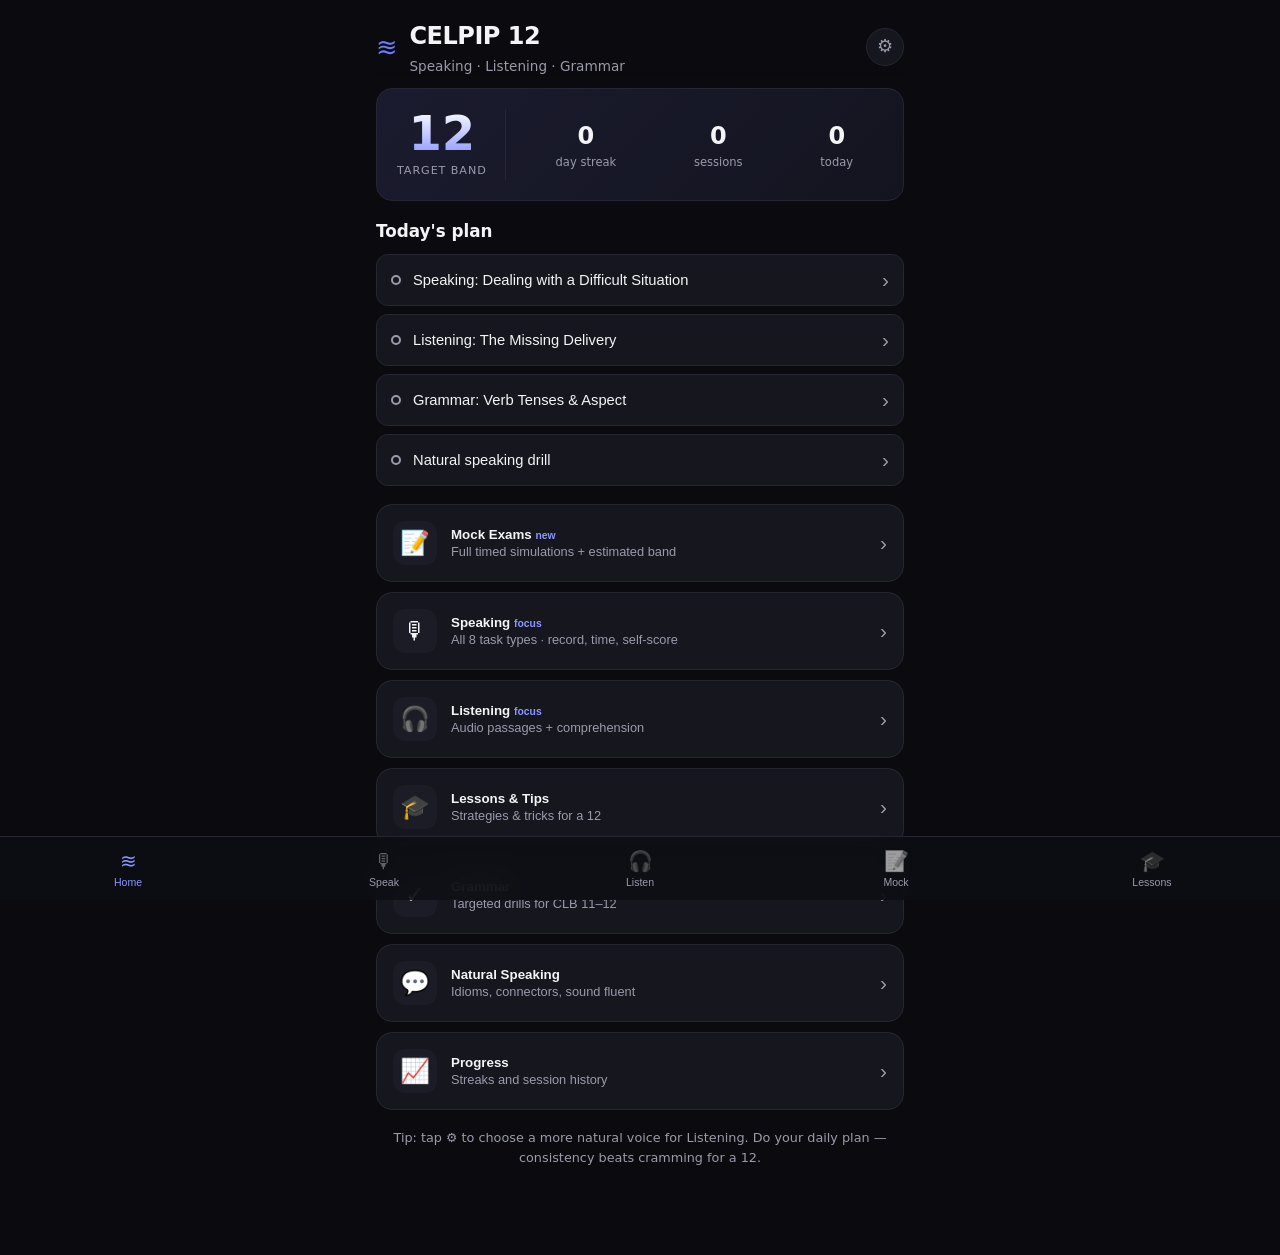
==== commit 90589a9f: "Add natural on-device voice engine, mock exams, and lessons/tips - TTS: rank and auto-select the mos" ====
--- a/standalone.html
+++ b/standalone.html
@@ -41,6 +41,32 @@
 .hd-txt p{color:var(--mut);font-size:.85rem;margin-top:2px}
 .logo{font-size:1.6rem;color:var(--accent)}
 .back{background:var(--card);border:1px solid var(--line);color:var(--txt);width:38px;height:38px;border-radius:50%;font-size:1.5rem;line-height:1;cursor:pointer;flex:none}
+.gear{margin-left:auto;background:var(--card);border:1px solid var(--line);color:var(--mut);width:38px;height:38px;border-radius:50%;font-size:1.1rem;line-height:1;cursor:pointer;flex:none}
+.gear:active{color:var(--txt);border-color:var(--accent)}
+
+/* settings */
+.select{width:100%;background:var(--card2);border:1px solid var(--line);color:var(--txt);border-radius:11px;padding:13px;font-size:.95rem;margin-bottom:14px;-webkit-appearance:none;appearance:none}
+.slabel{display:flex;justify-content:space-between;align-items:center;font-size:.9rem;margin:6px 0}
+.slabel b{color:var(--accent2)}
+.range{width:100%;margin:4px 0 16px;accent-color:var(--accent)}
+
+/* writing box */
+.writebox{width:100%;min-height:180px;background:var(--card2);border:1px solid var(--line);color:var(--txt);border-radius:12px;padding:13px;font-size:1rem;line-height:1.5;font-family:inherit;resize:vertical}
+.wcount{font-size:.82rem;color:var(--mut);margin:8px 0 14px;text-align:right}
+.wcount.ok{color:var(--good)}
+.wcount.ok #wc,.wcount #wc{font-weight:700}
+.checks{display:flex;flex-direction:column;gap:10px;margin-bottom:14px}
+.check{display:flex;gap:10px;align-items:flex-start;font-size:.9rem;cursor:pointer}
+.check input{margin-top:3px;accent-color:var(--accent);flex:none;width:18px;height:18px}
+
+/* reading passage */
+.passage{background:var(--card2);border-radius:11px;padding:14px;font-size:.92rem;line-height:1.6;margin:6px 0 12px;color:var(--txt)}
+
+/* mock progress */
+.mock-prog{display:flex;gap:6px;margin:0 0 14px;flex-wrap:wrap}
+.mp{flex:1;min-width:60px;text-align:center;font-size:.68rem;text-transform:uppercase;letter-spacing:.04em;color:var(--mut);background:var(--card2);border:1px solid var(--line);border-radius:8px;padding:6px 4px}
+.mp.done{color:var(--good);border-color:var(--good)}
+.mp.cur{color:#fff;background:var(--accent);border-color:var(--accent)}
 
 /* hero */
 .hero{background:linear-gradient(135deg,#1a1b2e,#141420);border:1px solid var(--line);border-radius:var(--r);padding:20px;display:flex;align-items:center;gap:20px;margin-bottom:18px}
@@ -751,6 +777,230 @@
 ];
 
 
+// Reading passages used by the Mock Exams (CELPIP-style reading comprehension).
+const READING_PASSAGES = [
+  {
+    id: "rd1",
+    part: "Reading Correspondence",
+    title: "Email: Community Garden",
+    text: `Hi Daniel,
+
+Thanks again for offering to help with the community garden this spring. As we discussed, the plots near the south fence get the most sun, so we'll plant the tomatoes and peppers there. The shadier beds by the shed are better suited to lettuce and herbs.
+
+One change since we last spoke: the city has asked us to install a rain barrel before they'll renew our water permit. It isn't expensive, but someone needs to pick one up and set it up by the end of the month. Would you be able to handle that? If not, I can ask Priya, though she's away until the 20th.
+
+Let me know which weekend works for the big planting day. I'm free both Saturdays, but the second one would give us more time to prepare the soil.
+
+Best,
+Maria`,
+    questions: [
+      { q: "Why does Maria suggest planting lettuce by the shed?", options: ["It has the most sun", "It is shadier there", "It is closest to the gate", "The soil is richer"], answer: 1, why: "She says the shadier beds by the shed suit lettuce and herbs." },
+      { q: "What new requirement did the city introduce?", options: ["A larger fence", "A rain barrel", "A second water permit fee", "A planting schedule"], answer: 1, why: "The city asked them to install a rain barrel before renewing the water permit." },
+      { q: "What is the issue with asking Priya to get the rain barrel?", options: ["She refuses to help", "She is away until the 20th", "She has no transport", "She dislikes the garden"], answer: 1, why: "Maria notes Priya is away until the 20th." },
+      { q: "Why might the second Saturday be better for planting?", options: ["More volunteers attend", "It is warmer", "It allows more time to prepare the soil", "The shed is unlocked"], answer: 2, why: "Maria says the second Saturday would give more time to prepare the soil." }
+    ]
+  },
+  {
+    id: "rd2",
+    part: "Reading for Information",
+    title: "Notice: Library Hours",
+    text: `Effective the first of next month, the Riverside Library will adjust its operating hours. The branch will open one hour earlier on weekdays, at 8 a.m., to better serve commuters and students. To balance staffing, weekday closing time will move from 9 p.m. to 8 p.m. Saturday hours remain unchanged (10 a.m. to 5 p.m.), and the library will now open on Sundays from noon to 4 p.m. for the first time. The popular evening study rooms will still be available until closing, but bookings must now be made online rather than at the front desk. Patrons with questions are encouraged to speak with a staff member or consult the website.`,
+    questions: [
+      { q: "What is the new weekday opening time?", options: ["7 a.m.", "8 a.m.", "9 a.m.", "10 a.m."], answer: 1, why: "Weekdays now open one hour earlier, at 8 a.m." },
+      { q: "What is changing about the study rooms?", options: ["They are being removed", "Bookings must be made online", "They close at noon", "They are now free"], answer: 1, why: "Bookings must now be made online instead of at the front desk." },
+      { q: "Which is genuinely new for the library?", options: ["Saturday hours", "Sunday opening", "Evening study rooms", "A front desk"], answer: 1, why: "It will open on Sundays for the first time." }
+    ]
+  },
+  {
+    id: "rd3",
+    part: "Reading to Apply a Diagram",
+    title: "Workshop Sign-up",
+    text: `The Maker Space is offering four weekend workshops. "Intro to 3D Printing" runs Saturday morning and requires no experience. "Laser Cutting Basics" is Saturday afternoon and asks that you complete the safety module online first. "Woodworking I" is Sunday morning, limited to eight people, and has a small materials fee. "Electronics for Beginners" runs Sunday afternoon and provides all components. Members may register for two workshops; non-members may register for one. All participants must wear closed-toe shoes.`,
+    questions: [
+      { q: "Which workshop requires a prerequisite before attending?", options: ["Intro to 3D Printing", "Laser Cutting Basics", "Woodworking I", "Electronics for Beginners"], answer: 1, why: "Laser Cutting Basics asks you to complete the safety module online first." },
+      { q: "A non-member wants the most hands-on electronics session with no extra cost. Which fits and how many can they take?", options: ["Electronics, one workshop", "Woodworking, two workshops", "Electronics, two workshops", "Laser Cutting, one workshop"], answer: 0, why: "Electronics provides all components (no cost); non-members may register for only one." },
+      { q: "What must all participants do?", options: ["Pay a materials fee", "Bring their own tools", "Wear closed-toe shoes", "Be a member"], answer: 2, why: "All participants must wear closed-toe shoes." }
+    ]
+  }
+];
+
+
+// CELPIP-style Mock Exams. Each exam chains timed sections (Listening, Reading,
+// Writing, Speaking) and produces a results summary with an estimated band.
+// Listening/Speaking reuse existing content by id; Reading uses reading.js.
+
+const MOCK_EXAMS = [
+  {
+    id: "mockA",
+    title: "Mock Exam A",
+    level: "Full mini-test",
+    blurb: "Listening, Reading, Writing and Speaking — timed, back to back, like test day.",
+    sections: [
+      { type: "listening", title: "Listening", minutes: 12, setIds: ["ls1", "ls2", "ls4"] },
+      { type: "reading", title: "Reading", minutes: 12, passageIds: ["rd1", "rd2"] },
+      {
+        type: "writing", title: "Writing — Email", minutes: 13, minWords: 150, maxWords: 200,
+        prompt: "Your building's management is replacing the parking lot for two weeks. Write an email (150–200 words) to the property manager: explain how this affects you, ask two questions, and propose a solution.",
+        checklist: [
+          "Clear purpose stated in the first line",
+          "Polite, appropriate tone for management",
+          "Two specific questions included",
+          "A concrete proposed solution",
+          "150–200 words in organized paragraphs"
+        ]
+      },
+      { type: "speaking", title: "Speaking", taskIds: [1, 5, 7] }
+    ]
+  },
+  {
+    id: "mockB",
+    title: "Mock Exam B",
+    level: "Full mini-test",
+    blurb: "A second full simulation with fresh prompts to test you under time pressure.",
+    sections: [
+      { type: "listening", title: "Listening", minutes: 12, setIds: ["ls3", "ls5", "ls2"] },
+      { type: "reading", title: "Reading", minutes: 12, passageIds: ["rd3", "rd2"] },
+      {
+        type: "writing", title: "Writing — Opinion", minutes: 26, minWords: 150, maxWords: 200,
+        prompt: "Some cities are making their downtown car-free. Do you support this idea? Write 150–200 words giving your opinion with clear reasons and examples.",
+        checklist: [
+          "Clear position in the first sentence",
+          "Two developed reasons, each with an example",
+          "A counter-argument acknowledged and answered",
+          "A strong concluding sentence",
+          "Varied sentence structure and precise vocabulary"
+        ]
+      },
+      { type: "speaking", title: "Speaking", taskIds: [2, 4, 6] }
+    ]
+  }
+];
+
+
+// Lessons, tricks & tips for reaching CELPIP 12. Grouped by skill.
+// `phrases` (optional) are tappable to hear them spoken aloud.
+
+const LESSONS = [
+  {
+    id: "L1", skill: "Speaking", icon: "🎙", title: "The confident opener",
+    summary: "Start every speaking task with a first sentence that scores.",
+    points: [
+      "Never start with silence or 'umm'. Open with a full, grammatical sentence that restates the task — it buys thinking time and sets a fluent tone.",
+      "For opinions/advice, state your position immediately. The rater hears confidence in the first 5 seconds.",
+      "Use a 'signpost' so your answer has visible structure: 'There are two main reasons…'.",
+      "Banish dead air with thinking phrases instead of fillers."
+    ],
+    phrases: [
+      "Honestly, if I were in your position, I'd do two things.",
+      "That's an interesting question — let me give you my take on it.",
+      "There are a couple of reasons I feel strongly about this."
+    ]
+  },
+  {
+    id: "L2", skill: "Speaking", icon: "🎙", title: "Stretch your answer to the bell",
+    summary: "Run out of ideas? Techniques to keep speaking naturally until time is up.",
+    points: [
+      "Use the PREP frame: Point, Reason, Example, Point again. The Example is where you add 15–20 easy seconds.",
+      "Add a personal anecdote: 'This actually happened to a friend of mine…'. Stories are easy to extend and sound natural.",
+      "Address the opposite view and dismiss it: 'Now, some people might say…, but I'd argue…'.",
+      "End deliberately — don't trail off. A clean closing line signals control: 'So that's why I'd go with the first option.'"
+    ],
+    phrases: [
+      "Let me give you a quick example of what I mean.",
+      "This actually reminds me of something that happened to me.",
+      "So, all things considered, that's the way I'd approach it."
+    ]
+  },
+  {
+    id: "L3", skill: "Listening", icon: "🎧", title: "Predict, then listen",
+    summary: "Top scorers listen actively, not passively.",
+    points: [
+      "Before audio plays, read the question stems and predict what information you'll need (a reason? a number? a feeling?).",
+      "Listen for signposts: 'however', 'the main problem', 'in the end' — these mark answers.",
+      "Watch for the trap of repeated words: the right answer is often a paraphrase, not the exact words you heard.",
+      "Don't get stuck. If you miss one detail, let it go and stay with the speaker — panic costs you the next answer too."
+    ]
+  },
+  {
+    id: "L4", skill: "Listening", icon: "🎧", title: "Catching tone & inference",
+    summary: "Part 6 (Viewpoints) and inference questions reward reading between the lines.",
+    points: [
+      "Speakers signal opinion with hedges and stress: 'to be honest', 'frankly', 'I'd say'. Note who holds which view.",
+      "Distinguish fact from opinion. Questions often ask what the speaker implies, not states.",
+      "Track contrast words ('but', 'although', 'on the other hand') — the speaker's real position usually follows them.",
+      "For multi-speaker clips, jot a one-word tag per speaker (pro / con / unsure) as you listen."
+    ]
+  },
+  {
+    id: "L5", skill: "Writing", icon: "✍️", title: "Email & opinion blueprints",
+    summary: "A repeatable structure for both writing tasks.",
+    points: [
+      "Email (Task 1): 1) reason for writing, 2) details/background, 3) request or proposal, 4) polite close. Match tone to the reader.",
+      "Survey/Opinion (Task 2): 1) state your choice, 2) reason one + example, 3) reason two + example, 4) conclusion.",
+      "Aim for 150–200 words. Going far over wastes time and adds errors; going under caps your score.",
+      "Spend the last 2 minutes proofreading for the three killers: verb tense, articles (a/an/the), and subject–verb agreement."
+    ],
+    phrases: [
+      "I am writing to let you know that…",
+      "I would be grateful if you could…",
+      "In my view, the benefits clearly outweigh the drawbacks."
+    ]
+  },
+  {
+    id: "L6", skill: "Grammar", icon: "✓", title: "The errors that cap your band",
+    summary: "Fix these high-frequency mistakes to unlock 11–12.",
+    points: [
+      "Articles: use 'the' for specific/known things, 'a/an' for one-of-many, and no article for general plurals/uncountables.",
+      "Tense consistency: don't drift between past and present inside one story. Pick a timeline and stay on it.",
+      "Subject–verb agreement with tricky subjects: 'Each of the students IS…', 'The team of experts HAS…'.",
+      "Prepositions are memorized, not derived: 'responsible FOR', 'comply WITH', 'depend ON', 'interested IN'. Collect and drill them."
+    ]
+  },
+  {
+    id: "L7", skill: "Natural", icon: "💬", title: "Sound natural, not memorized",
+    summary: "Naturalness is a scored trait — here's how to perform it.",
+    points: [
+      "Contract everything in speech: I'd, you're, it's, they've. Full forms sound stiff and lower your fluency impression.",
+      "Sprinkle (don't flood) idioms and phrasal verbs: 'figure out', 'a piece of cake', 'on the same page'.",
+      "Use natural softeners: 'kind of', 'a bit', 'I guess', 'probably'. They make you sound like a confident speaker, not a robot.",
+      "Vary your intonation: stress the important word in each sentence and let your pitch fall at the end of statements."
+    ],
+    phrases: [
+      "It's kind of a tricky situation, to be honest.",
+      "I'd probably just figure it out as I go.",
+      "We're pretty much on the same page about that."
+    ]
+  },
+  {
+    id: "L8", skill: "Strategy", icon: "🎯", title: "Test-day game plan",
+    summary: "Manage time, nerves, and energy across the whole test.",
+    points: [
+      "The test is ~3 hours and back-to-back. Build stamina by doing full mock exams, not just single drills.",
+      "Speaking: use every second of prep to jot 2–3 keywords, not full sentences. Then talk to the keywords.",
+      "If your mic test sounds off, fix it before you start — audio quality affects how clearly you're understood.",
+      "Don't aim for perfection; aim for fluent, developed, on-topic answers. A flowing answer with a tiny slip beats a perfect half-answer."
+    ]
+  },
+  {
+    id: "L9", skill: "Strategy", icon: "🎯", title: "Build a 12-level vocabulary",
+    summary: "Precise words and collocations are what separate 9 from 12.",
+    points: [
+      "Upgrade vague words: 'good' → 'worthwhile / impressive / solid'; 'bad' → 'disappointing / harmful'; 'a lot' → 'a great deal'.",
+      "Learn words in collocations, not alone: 'make a decision', 'reach an agreement', 'raise concerns', 'meet a deadline'.",
+      "Keep a personal list of 5 new useful phrases per day and actually use them in your speaking recordings.",
+      "Topic-prep: prepare flexible ideas/vocabulary for common themes — work, technology, environment, education, city life."
+    ],
+    phrases: [
+      "That would make a real difference in the long run.",
+      "It's worth weighing up the pros and cons.",
+      "We managed to reach an agreement in the end."
+    ]
+  }
+];
+
+const LESSON_SKILL_ORDER = ["Speaking", "Listening", "Writing", "Grammar", "Natural", "Strategy"];
+
+
 /* ---- inlined app ---- */
 
 /* ---------- tiny helpers ---------- */
@@ -791,32 +1041,73 @@
   store.set("stats", stats);
 }
 
-/* ---------- speech (TTS) ---------- */
+/* ---------- speech (TTS) — uses the device's best on-device voice (no APIs) ---------- */
 const TTS = {
   voices: [],
   init() {
     if (!("speechSynthesis" in window)) return;
-    const load = () => { this.voices = speechSynthesis.getVoices(); };
+    const load = () => {
+      const vs = speechSynthesis.getVoices();
+      if (vs && vs.length) this.voices = vs;
+    };
     load();
-    speechSynthesis.onvoiceschanged = load;
-  },
-  pick(name) {
-    const en = this.voices.filter(v => /en[-_]/i.test(v.lang));
-    if (name === "Woman") return en.find(v => /female|samantha|victoria|karen|moira|tessa|zira/i.test(v.name)) || en[0];
-    if (name === "Man") return en.find(v => /male|daniel|alex|fred|aaron|arthur/i.test(v.name)) || en[1] || en[0];
-    return en[0];
-  },
-  speak(text, who, { rate = 0.98 } = {}) {
-    return new Promise((resolve) => {
-      if (!("speechSynthesis" in window)) { resolve(); return; }
-      const u = new SpeechSynthesisUtterance(text);
-      const v = this.pick(who);
-      if (v) u.voice = v;
-      u.lang = (v && v.lang) || "en-US";
-      u.rate = rate; u.pitch = who === "Man" ? 0.95 : 1.05;
-      u.onend = resolve; u.onerror = resolve;
-      speechSynthesis.speak(u);
-    });
+    speechSynthesis.addEventListener("voiceschanged", load);
+  },
+  englishVoices() {
+    const en = this.voices.filter(v => /^en([-_]|$)/i.test(v.lang));
+    return (en.length ? en : this.voices).slice().sort((a, b) => this.quality(b) - this.quality(a));
+  },
+  // Rank voices so the most natural-sounding local voice wins.
+  quality(v) {
+    const n = (v.name + " " + (v.voiceURI || "")).toLowerCase();
+    let s = 0;
+    if (/siri/.test(n)) s += 70;                                  // iOS neural Siri voices
+    if (/(enhanced|premium|neural|natural)/.test(n)) s += 55;     // downloadable HQ voices
+    if (/(google|microsoft)/.test(n)) s += 30;                    // good on Android/desktop
+    if (/(ava|samantha|allison|joelle|nicky|zoe|serena|evan|nathan|tom|aaron|noelle)/.test(n)) s += 12;
+    if (/(compact|eloquence|fred|albert|bad news|whisper|organ|bells|trinoids|zarvox)/.test(n)) s -= 60; // novelty/low-quality
+    if (/en[-_]ca/i.test(v.lang)) s += 14;                        // CELPIP = Canadian English
+    if (/en[-_]us/i.test(v.lang)) s += 8;
+    if (/en[-_]gb/i.test(v.lang)) s += 4;
+    return s;
+  },
+  best() {
+    const en = this.englishVoices();
+    const saved = store.get("voiceURI", null);
+    if (saved) { const f = en.find(v => v.voiceURI === saved); if (f) return f; }
+    return en[0] || this.voices[0] || null;
+  },
+  // For dialogues, pick a contrasting but still high-quality voice per speaker.
+  pick(who) {
+    const base = this.best();
+    if (who !== "Man" && who !== "Woman") return base;
+    const en = this.englishVoices();
+    const female = /(female|woman|ava|samantha|allison|victoria|karen|moira|tessa|zoe|serena|kate|joelle|nicky|noelle|zira)/i;
+    const male = /(male|man|daniel|alex|aaron|arthur|tom|evan|nathan|oliver|reed|rishi|gordon)/i;
+    const want = who === "Woman" ? female : male;
+    const avoid = who === "Woman" ? male : female;
+    return en.find(v => want.test(v.name)) || en.find(v => !avoid.test(v.name)) || base;
+  },
+  rate() { return store.get("rate", 0.95); },
+  // Split into sentence chunks so intonation resets and we get natural micro-pauses.
+  chunks(text) { return (text.match(/[^.!?]+[.!?]*/g) || [text]).map(s => s.trim()).filter(Boolean); },
+  async speak(text, who, opts = {}) {
+    if (!("speechSynthesis" in window)) return;
+    const voice = this.pick(who);
+    const rate = opts.rate || this.rate();
+    const pitch = opts.pitch != null ? opts.pitch : (who === "Man" ? 0.92 : 1.06);
+    const parts = opts.noChunk ? [text] : this.chunks(text);
+    for (let i = 0; i < parts.length; i++) {
+      await new Promise((resolve) => {
+        const u = new SpeechSynthesisUtterance(parts[i]);
+        if (voice) u.voice = voice;
+        u.lang = (voice && voice.lang) || "en-US";
+        u.rate = rate; u.pitch = pitch;
+        u.onend = resolve; u.onerror = resolve;
+        speechSynthesis.speak(u);
+      });
+      if (i < parts.length - 1) await new Promise(r => setTimeout(r, 110)); // natural pause
+    }
   },
   stop() { if ("speechSynthesis" in window) speechSynthesis.cancel(); },
 };
@@ -831,6 +1122,11 @@
   "grammar": renderGrammarList,
   "grammar-set": renderGrammarSet,
   "natural": renderNatural,
+  "mock": renderMockList,
+  "mock-run": renderMock,
+  "lessons": renderLessons,
+  "lesson": renderLesson,
+  "settings": renderSettings,
   "progress": renderProgress,
 };
 function go(hash) { location.hash = hash; }
@@ -853,6 +1149,7 @@
   <header class="hd">
     ${back ? `<button class="back" onclick="history.back()" aria-label="Back">‹</button>` : `<span class="logo">≋</span>`}
     <div class="hd-txt"><h1>${esc(title)}</h1>${sub ? `<p>${esc(sub)}</p>` : ""}</div>
+    <button class="gear" onclick="location.hash='#/settings'" aria-label="Settings">⚙</button>
   </header>`;
 }
 function moduleCard(icon, title, desc, hash, tag) {
@@ -894,13 +1191,15 @@
     </section>
 
     <section class="modules">
+      ${moduleCard("📝", "Mock Exams", "Full timed simulations + estimated band", "#/mock", "new")}
       ${moduleCard("🎙", "Speaking", "All 8 task types · record, time, self-score", "#/speaking", "focus")}
       ${moduleCard("🎧", "Listening", "Audio passages + comprehension", "#/listening", "focus")}
+      ${moduleCard("🎓", "Lessons & Tips", "Strategies & tricks for a 12", "#/lessons")}
       ${moduleCard("✓", "Grammar", "Targeted drills for CLB 11–12", "#/grammar")}
       ${moduleCard("💬", "Natural Speaking", "Idioms, connectors, sound fluent", "#/natural")}
       ${moduleCard("📈", "Progress", "Streaks and session history", "#/progress")}
     </section>
-    <p class="tip">Tip: do all four plan items daily. Consistency beats cramming for a 12.</p>
+    <p class="tip">Tip: tap ⚙ to choose a more natural voice for Listening. Do your daily plan — consistency beats cramming for a 12.</p>
   </div>`);
   app.append(v);
 }
@@ -1283,22 +1582,322 @@
   });
 }
 
+/* ---------- shared quiz helper (used by mock listening & reading) ---------- */
+function buildQuiz(container, questions, onComplete) {
+  container.insertAdjacentHTML("beforeend", questions.map((q, qi) => `
+    <div class="card q" data-qi="${qi}">
+      <p class="qtext">${qi + 1}. ${esc(q.q)}</p>
+      <div class="opts">${q.options.map((o, oi) => `<button class="opt" data-oi="${oi}">${esc(o)}</button>`).join("")}</div>
+      <p class="why" hidden></p>
+    </div>`).join(""));
+  let answered = 0, correct = 0;
+  container.querySelectorAll(".q:not(.bound)").forEach(card => {
+    card.classList.add("bound");
+    const qi = +card.dataset.qi, q = questions[qi];
+    card.querySelectorAll(".opt").forEach(btn => btn.addEventListener("click", () => {
+      if (card.classList.contains("done")) return;
+      card.classList.add("done");
+      const oi = +btn.dataset.oi;
+      card.querySelectorAll(".opt").forEach((b, i) => {
+        if (i === q.answer) b.classList.add("right");
+        else if (i === oi) b.classList.add("wrong");
+        b.disabled = true;
+      });
+      const why = $(".why", card);
+      if (q.why) { why.hidden = false; why.textContent = "💡 " + q.why; }
+      if (oi === q.answer) correct++;
+      if (++answered === questions.length) onComplete(correct);
+    }));
+  });
+}
+
+/* ---------- SETTINGS (voice quality) ---------- */
+function renderSettings() {
+  app.innerHTML = "";
+  const en = TTS.englishVoices();
+  const current = TTS.best();
+  const rate = TTS.rate();
+  const v = el(`<div class="view">
+    ${header("Settings", "Make the voice sound natural", true)}
+    <section class="card">
+      <h3>Listening voice</h3>
+      <p class="note">Choose the most natural voice installed on your device. The list is ranked best-first; Canadian English matches CELPIP.</p>
+      ${en.length ? `<select id="voiceSel" class="select">
+        ${en.map(vo => `<option value="${esc(vo.voiceURI)}" ${current && vo.voiceURI === current.voiceURI ? "selected" : ""}>${esc(vo.name)} — ${esc(vo.lang)}</option>`).join("")}
+      </select>` : `<p class="note">⏳ Voices are still loading. Tap “Test voice”, or reopen this screen in a second.</p>`}
+      <label class="slabel">Speaking speed <b id="rateVal">${rate.toFixed(2)}×</b></label>
+      <input id="rateSel" class="range" type="range" min="0.7" max="1.15" step="0.05" value="${rate}" />
+      <button class="primary" id="testVoice">🔊 Test voice</button>
+    </section>
+    <section class="card">
+      <h3>Get a much more natural voice (free)</h3>
+      <p class="note">Built-in “compact” voices sound robotic. iPhone has free high-quality voices you download once:</p>
+      <ol class="frame">
+        <li>Open <b>Settings → Accessibility → Spoken Content → Voices → English</b>.</li>
+        <li>Pick a voice and download an <b>“Enhanced”</b>, <b>“Premium”</b>, or <b>Siri</b> version (e.g. <i>Ava, Samantha, or a Canadian voice</i>).</li>
+        <li>Come back here and select that voice above — listening will sound far more human.</li>
+      </ol>
+      <p class="note">On Android, install voices via <b>Settings → System → Languages → Text-to-speech</b> (Google TTS).</p>
+    </section>
+    <button class="ghost" id="resetAll">Reset all progress &amp; settings</button>
+  </div>`);
+  app.append(v);
+
+  const sel = $("#voiceSel", v);
+  if (sel) sel.addEventListener("change", () => store.set("voiceURI", sel.value));
+  const rs = $("#rateSel", v), rv = $("#rateVal", v);
+  rs.addEventListener("input", () => { rv.textContent = (+rs.value).toFixed(2) + "×"; store.set("rate", +rs.value); });
+  $("#testVoice", v).addEventListener("click", () => {
+    TTS.stop();
+    TTS.speak("Hi there. This is how the listening passages will sound. Let's aim for band twelve.", "Woman");
+  });
+  $("#resetAll", v).addEventListener("click", () => {
+    if (confirm("Reset all progress and settings?")) { localStorage.removeItem(STORE_KEY); store.data = {}; go("#/"); }
+  });
+}
+
+/* ---------- MOCK EXAMS ---------- */
+function renderMockList() {
+  app.innerHTML = "";
+  const v = el(`<div class="view">
+    ${header("Mock Exams", "Simulate test day", true)}
+    <section class="card">
+      <p class="note">Each mock runs Listening → Reading → Writing → Speaking back to back, then gives you a scored summary with an estimated band. Find a quiet spot and don't pause.</p>
+    </section>
+    <div class="list">
+      ${MOCK_EXAMS.map(m => `<button class="row" onclick="location.hash='#/mock-run/${m.id}'">
+        <span class="row-ic">📝</span>
+        <span class="row-body"><b>${esc(m.title)}</b><small>${esc(m.blurb)}</small></span>
+        <span class="row-go">›</span></button>`).join("")}
+    </div>
+    <p class="tip">Stamina matters: doing one full mock teaches pacing better than ten single drills.</p>
+  </div>`);
+  app.append(v);
+}
+
+function renderMock(arg) {
+  const mock = MOCK_EXAMS.find(m => m.id === arg) || MOCK_EXAMS[0];
+  const results = {
+    listening: { correct: 0, total: 0 },
+    reading: { correct: 0, total: 0 },
+    writing: { words: 0, done: false },
+    speaking: { recorded: 0, total: 0 }
+  };
+  let si = 0;
+
+  function progressBar() {
+    return `<div class="mock-prog">${mock.sections.map((s, i) =>
+      `<span class="mp ${i < si ? "done" : ""} ${i === si ? "cur" : ""}">${esc(s.title.split(" ")[0])}</span>`).join("")}</div>`;
+  }
+  function sectionHead(extra) {
+    const sec = mock.sections[si];
+    return `${header(mock.title, `Section ${si + 1} of ${mock.sections.length}`, true)}
+      ${progressBar()}
+      <section class="card center"><span class="pill">${esc(sec.title)}</span>
+      ${sec.minutes ? `<p class="note">Suggested time: ${sec.minutes} minutes${extra || ""}</p>` : (extra ? `<p class="note">${extra.replace(/^ · /, "")}</p>` : "")}</section>`;
+  }
+  function run() {
+    app.innerHTML = ""; TTS.stop(); window.scrollTo(0, 0);
+    if (si >= mock.sections.length) return summary();
+    const sec = mock.sections[si];
+    const next = () => { si++; run(); };
+    ({ listening: secListening, reading: secReading, writing: secWriting, speaking: secSpeaking }[sec.type])(sec, next);
+  }
+
+  function secListening(sec, next) {
+    const sets = sec.setIds.map(id => LISTENING_SETS.find(s => s.id === id)).filter(Boolean);
+    results.listening.total += sets.reduce((a, s) => a + s.questions.length, 0);
+    const v = el(`<div class="view">${sectionHead(" · play each clip once")}
+      <div id="msets"></div>
+      <button class="primary" id="msNext" hidden>Continue →</button></div>`);
+    app.append(v);
+    const wrap = $("#msets", v); let done = 0, corr = 0;
+    sets.forEach((set, idx) => {
+      const block = el(`<section class="card">
+        <span class="pill">Clip ${idx + 1} · ${esc(set.part)}</span>
+        <button class="primary" data-p="${idx}">▶ Play clip ${idx + 1}</button>
+        <div class="qhost" hidden></div></section>`);
+      wrap.append(block);
+      const btn = block.querySelector("[data-p]"), qhost = block.querySelector(".qhost");
+      let played = false;
+      btn.addEventListener("click", async () => {
+        if (played) return; played = true; btn.disabled = true; btn.textContent = "▶ Playing…";
+        for (const line of set.lines) { await TTS.speak(line.t, set.voices === 1 ? "Woman" : line.s); if (!document.body.contains(v)) return; }
+        btn.textContent = "✓ Played"; qhost.hidden = false;
+        buildQuiz(qhost, set.questions, c => { corr += c; if (++done === sets.length) { results.listening.correct += corr; $("#msNext", v).hidden = false; } });
+      });
+    });
+    $("#msNext", v).addEventListener("click", next);
+  }
+
+  function secReading(sec, next) {
+    const ps = sec.passageIds.map(id => READING_PASSAGES.find(p => p.id === id)).filter(Boolean);
+    results.reading.total += ps.reduce((a, p) => a + p.questions.length, 0);
+    const v = el(`<div class="view">${sectionHead(" · read, then answer")}
+      <div id="mread"></div>
+      <button class="primary" id="mrNext" hidden>Continue →</button></div>`);
+    app.append(v);
+    const wrap = $("#mread", v); let done = 0, corr = 0;
+    ps.forEach(p => {
+      const block = el(`<section class="card">
+        <span class="pill">${esc(p.part)}</span>
+        <h3>${esc(p.title)}</h3>
+        <div class="passage">${esc(p.text).replace(/\n/g, "<br>")}</div>
+        <div class="qhost"></div></section>`);
+      wrap.append(block);
+      buildQuiz(block.querySelector(".qhost"), p.questions, c => { corr += c; if (++done === ps.length) { results.reading.correct += corr; $("#mrNext", v).hidden = false; } });
+    });
+    $("#mrNext", v).addEventListener("click", next);
+  }
+
+  function secWriting(sec, next) {
+    const v = el(`<div class="view">${sectionHead("")}
+      <section class="card"><span class="pill">Prompt</span><p class="prompt">${esc(sec.prompt)}</p></section>
+      <section class="card">
+        <textarea id="wt" class="writebox" placeholder="Write your response here…"></textarea>
+        <div class="wcount"><span id="wc">0</span> words · target ${sec.minWords}–${sec.maxWords}</div>
+        <h3>Self-check before you submit</h3>
+        <div class="checks">${sec.checklist.map((c, i) => `<label class="check"><input type="checkbox" data-i="${i}"> <span>${esc(c)}</span></label>`).join("")}</div>
+        <button class="primary" id="wSubmit">Submit &amp; continue →</button>
+      </section></div>`);
+    app.append(v);
+    const ta = $("#wt", v), wc = $("#wc", v);
+    const count = () => (ta.value.trim().match(/\S+/g) || []).length;
+    ta.addEventListener("input", () => {
+      const n = count(); wc.textContent = n;
+      wc.parentElement.classList.toggle("ok", n >= sec.minWords && n <= sec.maxWords);
+    });
+    $("#wSubmit", v).addEventListener("click", () => { results.writing.words = count(); results.writing.done = true; next(); });
+  }
+
+  function secSpeaking(sec, next) {
+    const tasks = sec.taskIds.map(id => SPEAKING_TASKS.find(t => t.id === id)).filter(Boolean);
+    results.speaking.total += tasks.length;
+    let ti = 0;
+    function oneTask() {
+      app.innerHTML = ""; TTS.stop(); window.scrollTo(0, 0);
+      if (ti >= tasks.length) return next();
+      const task = tasks[ti];
+      const prompt = task.prompts[Math.floor(Math.random() * task.prompts.length)];
+      const v = el(`<div class="view">${header(mock.title, `Speaking ${ti + 1} of ${tasks.length}`, true)}
+        <section class="card"><span class="pill">${esc(task.title)}</span><p class="prompt">${esc(prompt)}</p></section>
+        <section class="timer-wrap">
+          <div class="timer" id="t">${task.prep}<small>prep</small></div>
+          <div class="rec-row"><button class="primary" id="start">Start prep</button>
+          <button class="rec" id="rec" disabled>● Record</button></div>
+          <audio id="pl" controls hidden></audio>
+          <p class="phase" id="ph">${task.prep}s prep, then ${task.response}s to speak.</p>
+        </section>
+        <button class="ghost" id="skip">Skip / Next task →</button></div>`);
+      app.append(v);
+      const tEl = $("#t", v), ph = $("#ph", v), start = $("#start", v), rec = $("#rec", v), pl = $("#pl", v);
+      let iv, mr, chunks = [], stream;
+      const cd = (sec2, lab, done) => { clearInterval(iv); let t = sec2; tEl.innerHTML = `${t}<small>${lab}</small>`; iv = setInterval(() => { t--; tEl.innerHTML = `${Math.max(t, 0)}<small>${lab}</small>`; tEl.classList.toggle("warn", t <= 5); if (t <= 0) { clearInterval(iv); done(); } }, 1000); };
+      start.addEventListener("click", () => { start.disabled = true; ph.textContent = "Prep — jot keywords."; cd(task.prep, "prep", () => { ph.textContent = "Go! Tap Record."; rec.disabled = false; tEl.classList.add("ready"); tEl.innerHTML = `${task.response}<small>speak</small>`; navigator.vibrate && navigator.vibrate(120); }); });
+      const stop = () => { clearInterval(iv); if (mr && mr.state === "recording") mr.stop(); rec.textContent = "● Record"; rec.classList.remove("live"); rec.disabled = true; ph.textContent = "Recorded. Play it back, then continue."; };
+      rec.addEventListener("click", async () => {
+        if (mr && mr.state === "recording") return stop();
+        try { stream = await navigator.mediaDevices.getUserMedia({ audio: true }); }
+        catch (e) { ph.textContent = "⚠️ Mic blocked — allow access in Safari settings."; return; }
+        chunks = []; mr = new MediaRecorder(stream);
+        mr.ondataavailable = e => e.data.size && chunks.push(e.data);
+        mr.onstop = () => { pl.src = URL.createObjectURL(new Blob(chunks, { type: chunks[0]?.type || "audio/webm" })); pl.hidden = false; stream.getTracks().forEach(t => t.stop()); results.speaking.recorded++; };
+        mr.start(); rec.textContent = "■ Stop"; rec.classList.add("live"); ph.textContent = "Recording…"; cd(task.response, "speak", stop);
+      });
+      $("#skip", v).addEventListener("click", () => { TTS.stop(); ti++; oneTask(); });
+    }
+    oneTask();
+  }
+
+  function bandFrom(pct) {
+    if (pct >= 90) return 11; if (pct >= 80) return 10; if (pct >= 70) return 9;
+    if (pct >= 60) return 8; if (pct >= 50) return 7; if (pct >= 40) return 6; return 5;
+  }
+  function summary() {
+    logActivity("mock"); addPoints("mock", 1);
+    const l = results.listening, r = results.reading;
+    const lPct = l.total ? Math.round(l.correct / l.total * 100) : 0;
+    const rPct = r.total ? Math.round(r.correct / r.total * 100) : 0;
+    const objPct = (l.total + r.total) ? Math.round((l.correct + r.correct) / (l.total + r.total) * 100) : 0;
+    const band = bandFrom(objPct);
+    const hist = store.get("mockHist", []);
+    hist.unshift({ day: todayKey(), title: mock.title, lPct, rPct, band });
+    store.set("mockHist", hist.slice(0, 30));
+    app.innerHTML = "";
+    const v = el(`<div class="view">${header("Results", mock.title, true)}
+      <section class="hero compact"><div class="hero-target"><span class="t-num">${band}+</span><span class="t-lab">est. band</span></div>
+        <div class="hero-stats"><div><b>${lPct}%</b><span>listening</span></div><div><b>${rPct}%</b><span>reading</span></div></div></section>
+      <section class="card">
+        <h3>Breakdown</h3>
+        <div class="hist-row"><span>Listening</span><b>${l.correct}/${l.total}</b><small>${lPct}%</small></div>
+        <div class="hist-row"><span>Reading</span><b>${r.correct}/${r.total}</b><small>${rPct}%</small></div>
+        <div class="hist-row"><span>Writing</span><b>${results.writing.words} words</b><small>${results.writing.done ? "submitted" : "—"}</small></div>
+        <div class="hist-row"><span>Speaking</span><b>${results.speaking.recorded}/${results.speaking.total}</b><small>recorded</small></div>
+      </section>
+      <section class="card"><p class="note">Listening &amp; Reading are auto-scored to estimate your band. Writing and Speaking are practice — review your recordings against the rubric in the Speaking module, and re-read your email against the self-check. The estimate is a guide, not an official score.</p></section>
+      <button class="primary" onclick="location.hash='#/mock'">Back to mock exams</button>
+    </div>`);
+    app.append(v);
+  }
+
+  run();
+}
+
+/* ---------- LESSONS & TIPS ---------- */
+function renderLessons() {
+  app.innerHTML = "";
+  const bySkill = {};
+  LESSONS.forEach(l => { (bySkill[l.skill] = bySkill[l.skill] || []).push(l); });
+  const order = LESSON_SKILL_ORDER.filter(s => bySkill[s]);
+  const v = el(`<div class="view">
+    ${header("Lessons & Tips", "Strategies for a 12", true)}
+    ${order.map(skill => `<section>
+      <h2>${esc(skill)}</h2>
+      <div class="list">${bySkill[skill].map(l => `<button class="row" onclick="location.hash='#/lesson/${l.id}'">
+        <span class="row-ic">${l.icon}</span>
+        <span class="row-body"><b>${esc(l.title)}</b><small>${esc(l.summary)}</small></span>
+        <span class="row-go">›</span></button>`).join("")}</div>
+    </section>`).join("")}
+  </div>`);
+  app.append(v);
+}
+function renderLesson(arg) {
+  app.innerHTML = "";
+  const l = LESSONS.find(x => x.id === arg) || LESSONS[0];
+  const v = el(`<div class="view">
+    ${header(l.title, `${l.skill} · tips`, true)}
+    <section class="card"><p class="note">${esc(l.summary)}</p></section>
+    <section class="card"><ol class="frame">${l.points.map(p => `<li>${esc(p)}</li>`).join("")}</ol></section>
+    ${l.phrases ? `<section class="card"><h3>Try saying these <em>🔊</em></h3>
+      <div class="chips">${l.phrases.map(p => `<button class="chip" data-say="${esc(p)}">${esc(p)} 🔊</button>`).join("")}</div></section>` : ""}
+    <button class="ghost" id="markDone">Mark studied ✓</button>
+  </div>`);
+  app.append(v);
+  v.querySelectorAll("[data-say]").forEach(b => b.addEventListener("click", () => { TTS.stop(); TTS.speak(b.dataset.say, "Woman"); }));
+  $("#markDone", v).addEventListener("click", () => { logActivity("lesson"); addPoints("lesson", 1); toast("Nice — studied ✓"); go("#/lessons"); });
+}
+
 /* ---------- bottom tab bar ---------- */
 function buildTabs() {
   const tabs = [
     ["", "≋", "Home"], ["speaking", "🎙", "Speak"], ["listening", "🎧", "Listen"],
-    ["grammar", "✓", "Grammar"], ["natural", "💬", "Natural"],
+    ["mock", "📝", "Mock"], ["lessons", "🎓", "Lessons"],
   ];
   const bar = el(`<nav class="tabs">${tabs.map(([h, ic, lab]) =>
     `<button data-tab="${h}" onclick="location.hash='#/${h}'"><span>${ic}</span><small>${lab}</small></button>`).join("")}</nav>`);
   document.body.append(bar);
 }
+const TAB_MATCH = {
+  "": [""],
+  speaking: ["speaking", "speaking-task"],
+  listening: ["listening", "listening-set"],
+  mock: ["mock", "mock-run"],
+  lessons: ["lessons", "lesson"],
+};
 function highlightTab(name) {
   document.querySelectorAll(".tabs button").forEach(b => {
     const t = b.dataset.tab;
-    const active = (t === "" && name === "") ||
-      (t !== "" && (name === t || name === `${t}-task` || name === `${t}-set`));
-    b.classList.toggle("on", active);
+    b.classList.toggle("on", (TAB_MATCH[t] || [t]).includes(name));
   });
 }
 
